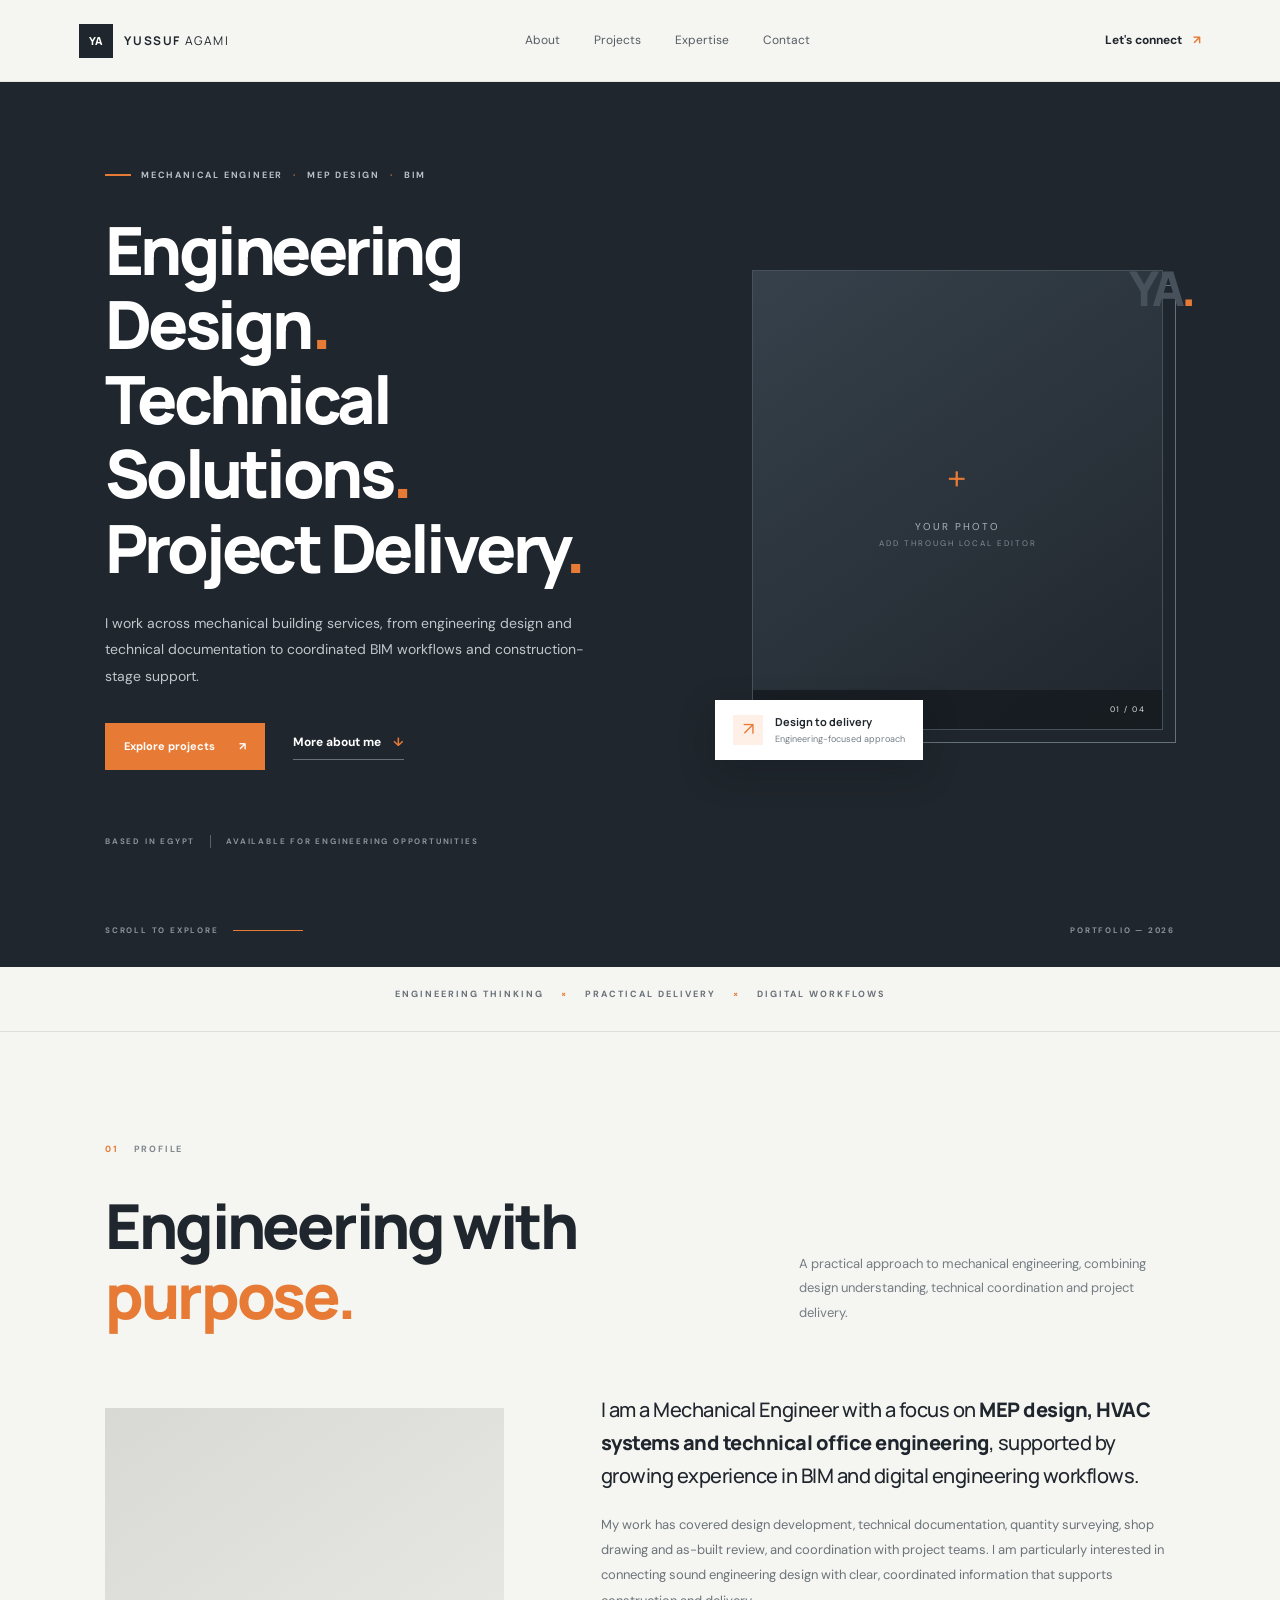
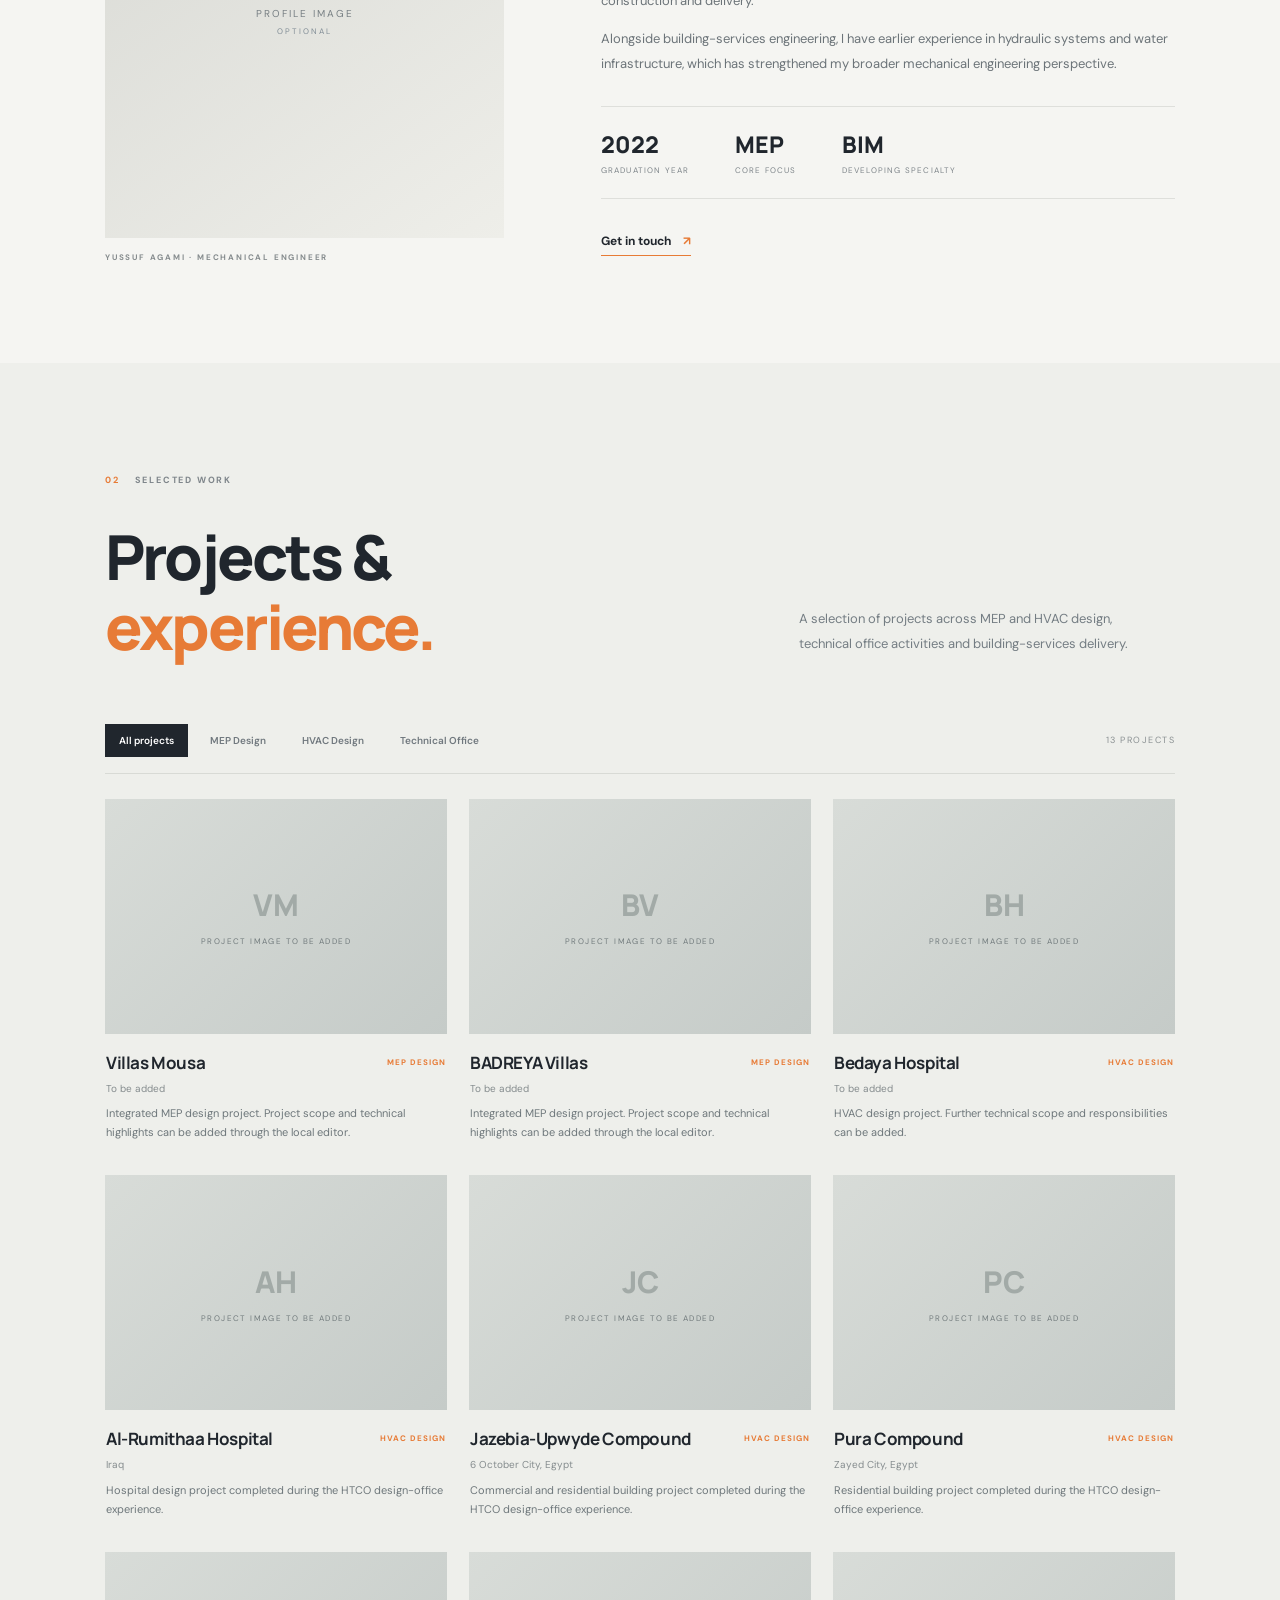
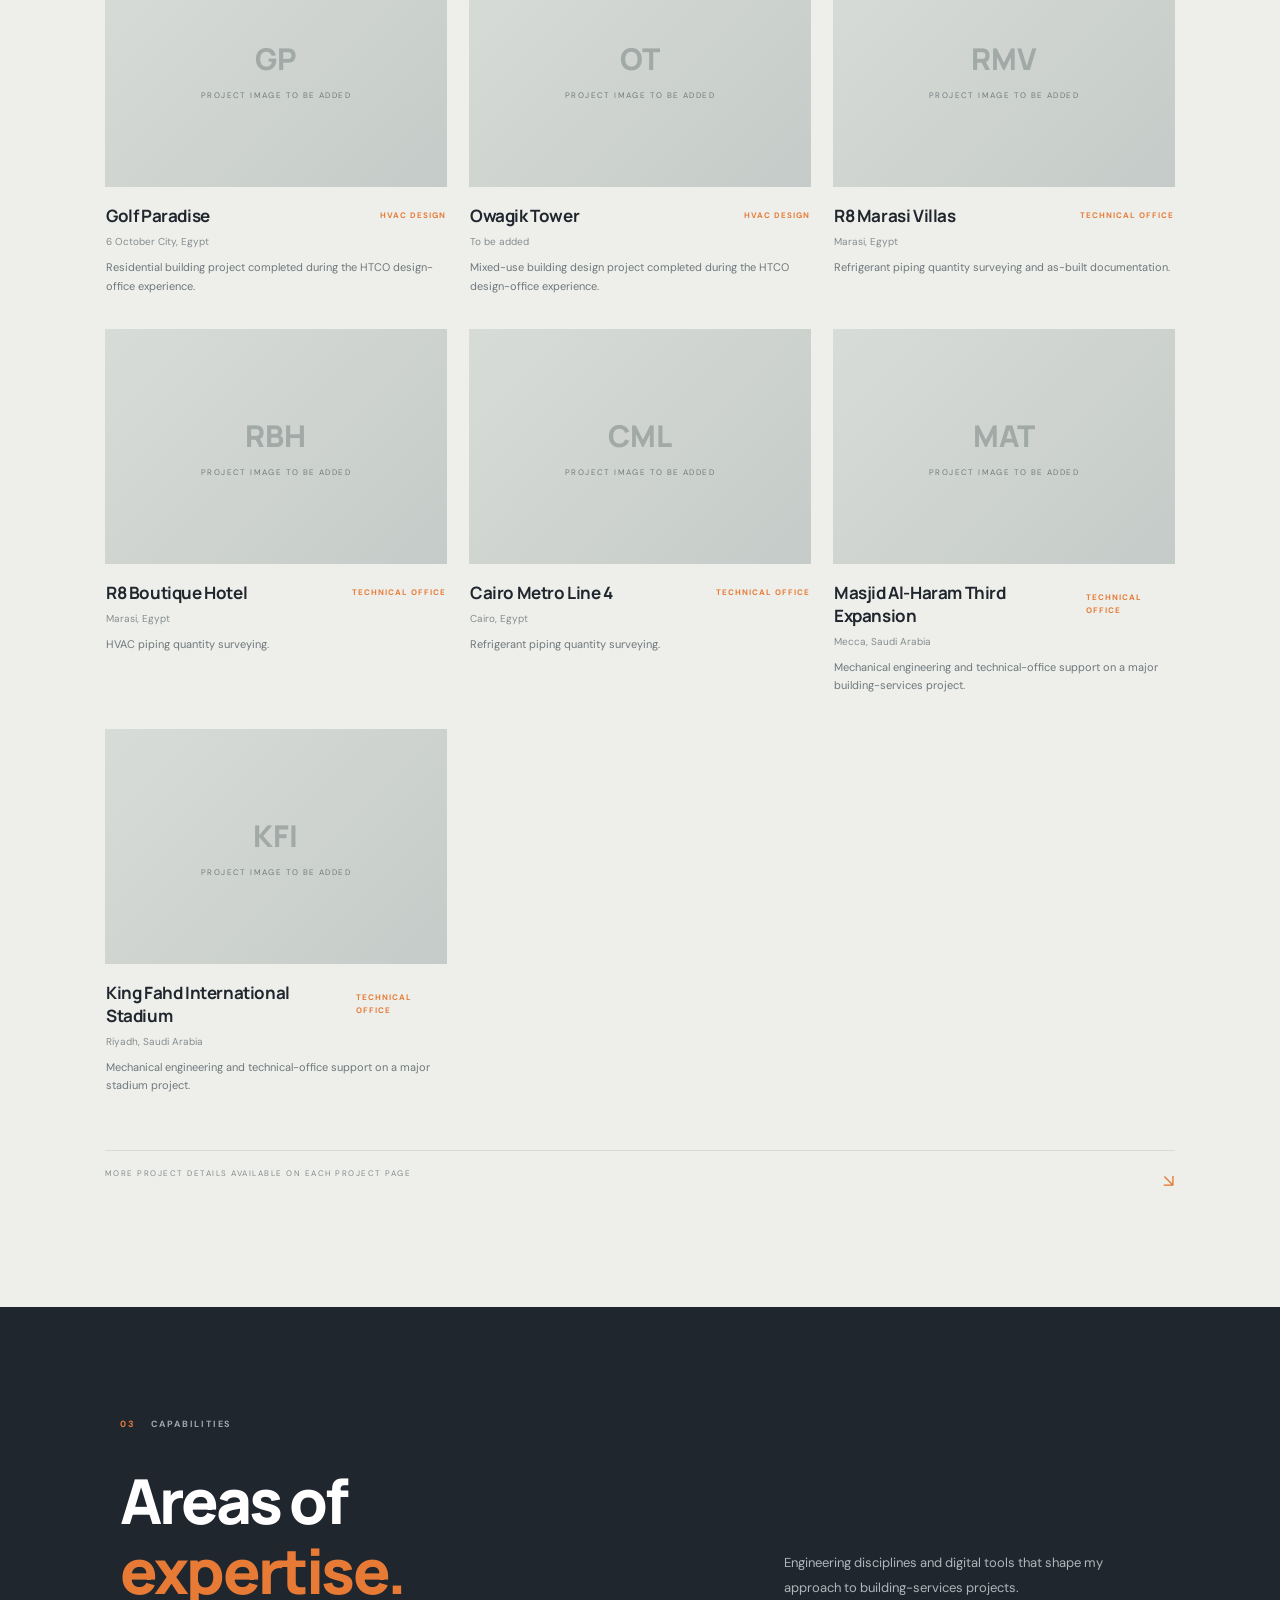
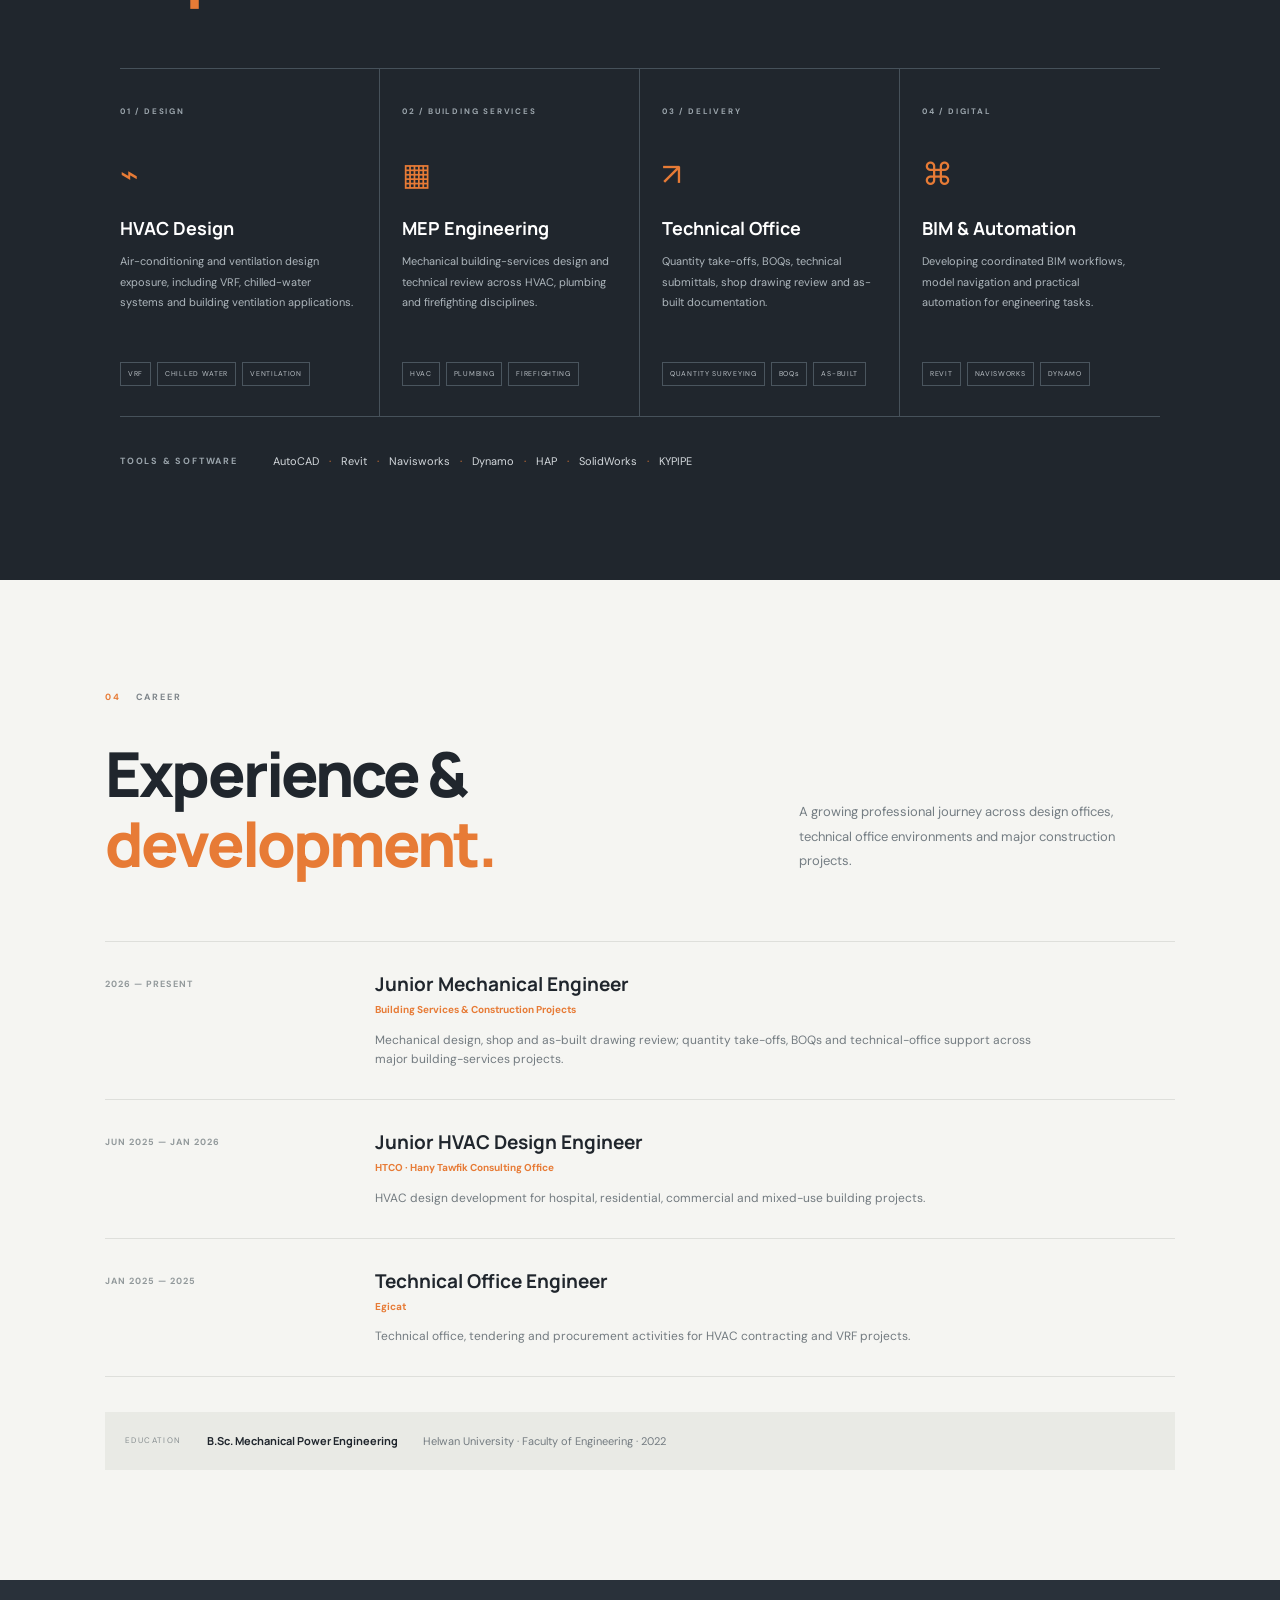
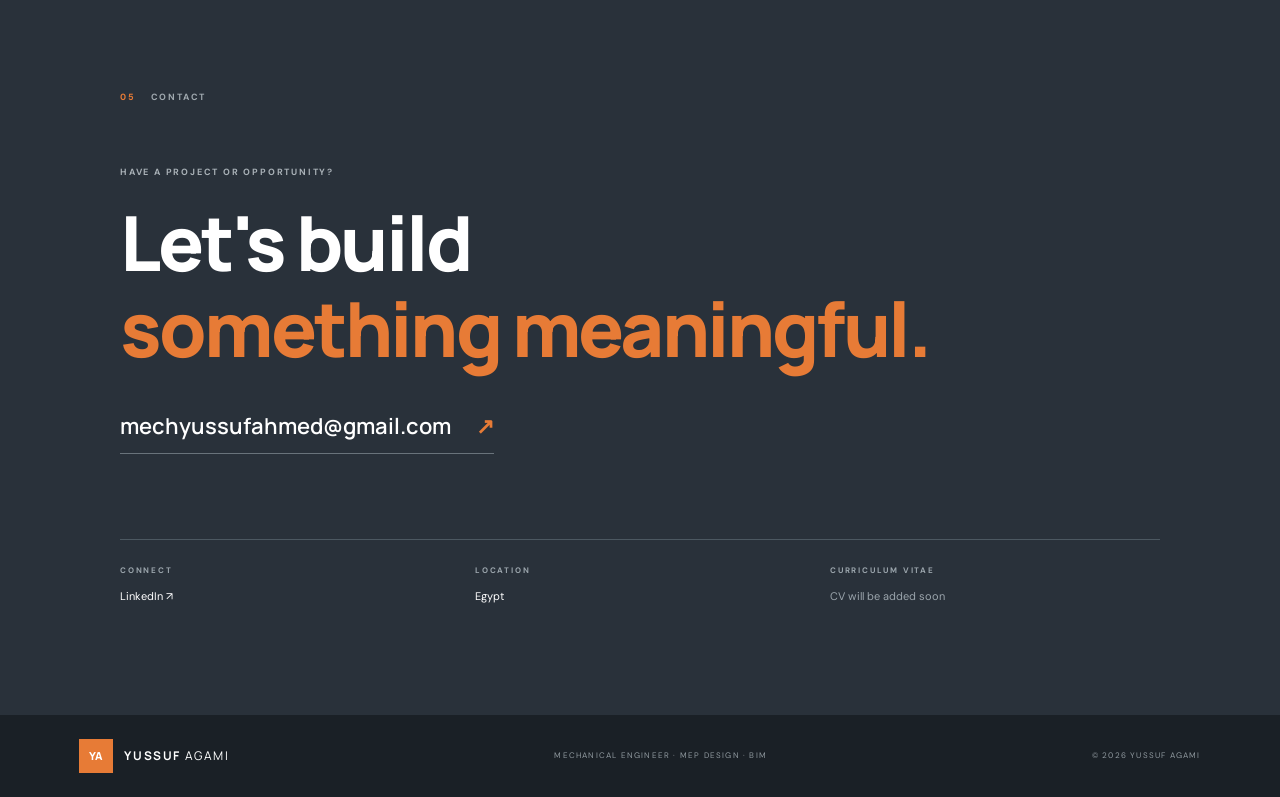
==== index.html @ d9c417dd "Test Website _ 1" ====
<!DOCTYPE html>
<html lang="en">
<head>
  <meta charset="UTF-8"><meta name="viewport" content="width=device-width, initial-scale=1.0">
  <meta name="description" content="Yussuf Agami — Mechanical Engineer specializing in MEP Design, Technical Office and BIM.">
  <meta name="theme-color" content="#20262d">
  <title>Yussuf Agami | Mechanical Engineer · MEP · BIM</title>
  <link rel="preconnect" href="https://fonts.googleapis.com"><link rel="preconnect" href="https://fonts.gstatic.com" crossorigin>
  <link href="https://fonts.googleapis.com/css2?family=DM+Sans:wght@400;500;600;700&family=Manrope:wght@400;500;600;700;800&display=swap" rel="stylesheet">
  <link rel="stylesheet" href="style.css">
</head>
<body>
<header class="site-header">
  <a class="brand" href="#home"><span class="brand-mark">YA</span><span>YUSSUF <b>AGAMI</b></span></a>
  <button class="menu-toggle" id="menuToggle" aria-label="Open navigation">☰</button>
  <nav id="mainNav"><a href="#about">About</a><a href="#projects">Projects</a><a href="#expertise">Expertise</a><a href="#contact">Contact</a></nav>
  <a class="header-cta" href="mailto:mechyussufahmed@gmail.com">Let's connect <span>↗</span></a>
</header>

<main>
<section class="hero dark-section" id="home">
  <div class="hero-grid">
    <div class="hero-copy">
      <p class="eyebrow"><span class="eyebrow-line"></span> MECHANICAL ENGINEER <span class="eyebrow-dot">·</span> MEP DESIGN <span class="eyebrow-dot">·</span> BIM</p>
      <h1>Engineering<br>Design<span class="orange">.</span><br>Technical Solutions<span class="orange">.</span><br>Project Delivery<span class="orange">.</span></h1>
      <p class="hero-intro">I work across mechanical building services, from engineering design and technical documentation to coordinated BIM workflows and construction-stage support.</p>
      <div class="hero-actions"><a class="button button-orange" href="#projects">Explore projects <span>↗</span></a><a class="text-link light-link" href="#about">More about me <span>↓</span></a></div>
      <div class="hero-meta"><span>BASED IN EGYPT</span><span class="meta-divider"></span><span>AVAILABLE FOR ENGINEERING OPPORTUNITIES</span></div>
    </div>
    <div class="hero-visual">
      <div class="hero-image-frame">
        <div class="image-placeholder hero-placeholder" id="heroPhotoPlaceholder"><span class="placeholder-cross">+</span><span>YOUR PHOTO<br><small>ADD THROUGH LOCAL EDITOR</small></span></div>
        <img id="heroPhoto" class="hero-photo hidden" alt="Yussuf Agami">
        <div class="hero-image-caption"><span>MECHANICAL ENGINEERING</span><span>01 / 04</span></div>
      </div>
      <div class="floating-note"><span class="note-icon">↗</span><span><b>Design to delivery</b><small>Engineering-focused approach</small></span></div>
      <div class="hero-index">YA<span>.</span></div>
    </div>
  </div>
  <div class="hero-bottom"><span>SCROLL TO EXPLORE</span><span class="scroll-line"></span><span>PORTFOLIO — 2026</span></div>
</section>

<section class="intro-strip">
  <p>ENGINEERING THINKING <span>×</span> PRACTICAL DELIVERY <span>×</span> DIGITAL WORKFLOWS</p>
</section>

<section class="section about-section" id="about">
  <div class="section-kicker"><span>01</span><span>PROFILE</span></div>
  <div class="section-heading-row"><h2>Engineering with<br><em>purpose.</em></h2><p class="section-lead">A practical approach to mechanical engineering, combining design understanding, technical coordination and project delivery.</p></div>
  <div class="about-content">
    <div class="about-image-wrap"><div class="about-image-placeholder" id="aboutPhotoPlaceholder"><span>PROFILE IMAGE<br><small>OPTIONAL</small></span></div><img id="aboutPhoto" class="about-photo hidden" alt="Yussuf Agami portrait"><span class="image-side-label">YUSSUF AGAMI · MECHANICAL ENGINEER</span></div>
    <div class="about-text">
      <p class="large-copy">I am a Mechanical Engineer with a focus on <strong>MEP design, HVAC systems and technical office engineering</strong>, supported by growing experience in BIM and digital engineering workflows.</p>
      <p>My work has covered design development, technical documentation, quantity surveying, shop drawing and as-built review, and coordination with project teams. I am particularly interested in connecting sound engineering design with clear, coordinated information that supports construction and delivery.</p>
      <p>Alongside building-services engineering, I have earlier experience in hydraulic systems and water infrastructure, which has strengthened my broader mechanical engineering perspective.</p>
      <div class="about-facts"><div><b>2022</b><span>GRADUATION YEAR</span></div><div><b>MEP</b><span>CORE FOCUS</span></div><div><b>BIM</b><span>DEVELOPING SPECIALTY</span></div></div>
      <a class="text-link" href="#contact">Get in touch <span>↗</span></a>
    </div>
  </div>
</section>

<section class="section projects-section" id="projects">
  <div class="section-kicker"><span>02</span><span>SELECTED WORK</span></div>
  <div class="section-heading-row"><h2>Projects &<br><em>experience.</em></h2><p class="section-lead">A selection of projects across MEP and HVAC design, technical office activities and building-services delivery.</p></div>
  <div class="project-toolbar"><div class="filter-list" id="projectFilters"><button class="filter-btn active" data-filter="All">All projects</button><button class="filter-btn" data-filter="MEP Design">MEP Design</button><button class="filter-btn" data-filter="HVAC Design">HVAC Design</button><button class="filter-btn" data-filter="Technical Office">Technical Office</button></div><span class="project-count" id="projectCount">13 PROJECTS</span></div>
  <div class="project-grid" id="projectGrid"></div>
  <div class="projects-foot"><span>MORE PROJECT DETAILS AVAILABLE ON EACH PROJECT PAGE</span><span>↘</span></div>
</section>

<section class="expertise-section dark-section" id="expertise">
  <div class="section section-inner">
    <div class="section-kicker light-kicker"><span>03</span><span>CAPABILITIES</span></div>
    <div class="section-heading-row"><h2>Areas of<br><em>expertise.</em></h2><p class="section-lead">Engineering disciplines and digital tools that shape my approach to building-services projects.</p></div>
    <div class="expertise-grid">
      <article class="expertise-card"><span class="expertise-number">01 / DESIGN</span><div class="expertise-icon">⌁</div><h3>HVAC Design</h3><p>Air-conditioning and ventilation design exposure, including VRF, chilled-water systems and building ventilation applications.</p><div class="tag-row"><span>VRF</span><span>CHILLED WATER</span><span>VENTILATION</span></div></article>
      <article class="expertise-card"><span class="expertise-number">02 / BUILDING SERVICES</span><div class="expertise-icon">▦</div><h3>MEP Engineering</h3><p>Mechanical building-services design and technical review across HVAC, plumbing and firefighting disciplines.</p><div class="tag-row"><span>HVAC</span><span>PLUMBING</span><span>FIREFIGHTING</span></div></article>
      <article class="expertise-card"><span class="expertise-number">03 / DELIVERY</span><div class="expertise-icon">↗</div><h3>Technical Office</h3><p>Quantity take-offs, BOQs, technical submittals, shop drawing review and as-built documentation.</p><div class="tag-row"><span>QUANTITY SURVEYING</span><span>BOQs</span><span>AS-BUILT</span></div></article>
      <article class="expertise-card"><span class="expertise-number">04 / DIGITAL</span><div class="expertise-icon">⌘</div><h3>BIM & Automation</h3><p>Developing coordinated BIM workflows, model navigation and practical automation for engineering tasks.</p><div class="tag-row"><span>REVIT</span><span>NAVISWORKS</span><span>DYNAMO</span></div></article>
    </div>
    <div class="software-row"><span>TOOLS & SOFTWARE</span><p>AutoCAD <i>·</i> Revit <i>·</i> Navisworks <i>·</i> Dynamo <i>·</i> HAP <i>·</i> SolidWorks <i>·</i> KYPIPE</p></div>
  </div>
</section>

<section class="section experience-section" id="experience">
  <div class="section-kicker"><span>04</span><span>CAREER</span></div>
  <div class="section-heading-row"><h2>Experience &<br><em>development.</em></h2><p class="section-lead">A growing professional journey across design offices, technical office environments and major construction projects.</p></div>
  <div class="timeline">
    <article class="timeline-item"><div class="timeline-date">2026 — PRESENT</div><div class="timeline-main"><h3>Junior Mechanical Engineer</h3><p class="timeline-company">Building Services & Construction Projects</p><p>Mechanical design, shop and as-built drawing review; quantity take-offs, BOQs and technical-office support across major building-services projects.</p></div></article>
    <article class="timeline-item"><div class="timeline-date">JUN 2025 — JAN 2026</div><div class="timeline-main"><h3>Junior HVAC Design Engineer</h3><p class="timeline-company">HTCO · Hany Tawfik Consulting Office</p><p>HVAC design development for hospital, residential, commercial and mixed-use building projects.</p></div></article>
    <article class="timeline-item"><div class="timeline-date">JAN 2025 — 2025</div><div class="timeline-main"><h3>Technical Office Engineer</h3><p class="timeline-company">Egicat</p><p>Technical office, tendering and procurement activities for HVAC contracting and VRF projects.</p></div></article>
  </div>
  <div class="education-line"><span>EDUCATION</span><b>B.Sc. Mechanical Power Engineering</b><span>Helwan University · Faculty of Engineering · 2022</span></div>
</section>

<section class="contact-section dark-section" id="contact">
  <div class="section section-inner">
    <div class="section-kicker light-kicker"><span>05</span><span>CONTACT</span></div>
    <p class="contact-overline">HAVE A PROJECT OR OPPORTUNITY?</p>
    <h2>Let's build<br><em>something meaningful.</em></h2>
    <a class="contact-email" href="mailto:mechyussufahmed@gmail.com">mechyussufahmed@gmail.com <span>↗</span></a>
    <div class="contact-bottom"><div><span>CONNECT</span><a href="https://www.linkedin.com/in/yussufagami/" target="_blank" rel="noopener">LinkedIn ↗</a></div><div><span>LOCATION</span><p>Egypt</p></div><div><span>CURRICULUM VITAE</span><a id="cvLink" href="#" class="cv-disabled">CV will be added soon</a></div></div>
  </div>
</section>
</main>
<footer class="site-footer"><a class="brand footer-brand" href="#home"><span class="brand-mark">YA</span><span>YUSSUF <b>AGAMI</b></span></a><span>MECHANICAL ENGINEER · MEP DESIGN · BIM</span><span>© <span id="year"></span> YUSSUF AGAMI</span></footer>
<script src="app.js"></script>
</body></html>
---- style.css ----
:root{--ink:#20262d;--ink2:#29313a;--paper:#f5f5f2;--white:#fff;--muted:#777f86;--orange:#e77b36;--line:#dedfdb;--font:"DM Sans",sans-serif;--display:"Manrope",sans-serif}*{box-sizing:border-box}html{scroll-behavior:smooth;scroll-padding-top:86px}body{margin:0;background:var(--paper);color:var(--ink);font-family:var(--font);font-size:15px;line-height:1.65}a{color:inherit;text-decoration:none}.site-header{height:82px;padding:0 6.2%;display:flex;align-items:center;justify-content:space-between;background:var(--paper);position:sticky;top:0;z-index:20;border-bottom:1px solid rgba(32,38,45,.08)}.brand{display:flex;align-items:center;gap:11px;font:700 12px var(--display);letter-spacing:1.6px}.brand b{font-weight:400}.brand-mark{width:34px;height:34px;display:grid;place-items:center;background:var(--ink);color:#fff;font:800 11px var(--display);letter-spacing:0}.site-header nav{display:flex;gap:34px}.site-header nav a{font-size:12px;color:#555d64;transition:.2s}.site-header nav a:hover,.text-link:hover{color:var(--orange)}.header-cta{font-size:12px;font-weight:700}.header-cta span{color:var(--orange);margin-left:8px}.menu-toggle{display:none;border:0;background:none;font-size:22px}.dark-section{background:var(--ink);color:#fff}.hero{min-height:690px;padding:86px 8.2% 30px;position:relative;overflow:hidden}.hero-grid{max-width:1250px;margin:auto;display:grid;grid-template-columns:1.1fr .9fr;gap:7%;align-items:center}.eyebrow,.section-kicker,.hero-meta,.hero-bottom,.expertise-number,.software-row>span,.contact-overline,.contact-bottom>div>span,.image-side-label{font-size:9px;font-weight:700;letter-spacing:1.8px}.eyebrow{color:#b8c0c6;display:flex;align-items:center;gap:10px}.eyebrow-line{width:26px;height:2px;background:var(--orange)}.eyebrow-dot{color:var(--orange)}h1,h2,h3,p{margin-top:0}.hero h1{font:800 clamp(42px,5.2vw,72px)/1.12 var(--display);letter-spacing:-3.5px;margin:30px 0 24px}.orange{color:var(--orange)}.hero-intro{max-width:500px;color:#c0c6cb;font-size:14px;line-height:1.9}.hero-actions{display:flex;align-items:center;gap:28px;margin-top:34px}.button{display:inline-flex;align-items:center;gap:24px;padding:14px 19px;font-size:11px;font-weight:700}.button-orange{background:var(--orange);color:#fff}.button-orange:hover{background:#d76b2b}.text-link{font-size:12px;font-weight:700;border-bottom:1px solid var(--orange);padding-bottom:6px}.text-link span{color:var(--orange);margin-left:9px}.light-link{color:#fff;border-color:#697078}.hero-meta{display:flex;gap:15px;align-items:center;color:#89939b;margin-top:65px;font-size:8px}.meta-divider{height:13px;width:1px;background:#59616a}.hero-visual{position:relative;padding:20px 12px 35px 25px}.hero-image-frame{height:460px;position:relative;background:#333d46;border:1px solid #47515a}.hero-image-frame:before{content:"";position:absolute;inset:14px -14px -14px 14px;border:1px solid #65717b;z-index:0}.hero-placeholder,.about-image-placeholder{position:absolute;inset:0;display:flex;align-items:center;justify-content:center;flex-direction:column;gap:12px;color:#aab3ba;text-align:center;font-size:10px;letter-spacing:2px;background:linear-gradient(145deg,#36414b,#20262d)}.placeholder-cross{font-size:35px;color:var(--orange);font-weight:300}.hero-placeholder small,.about-image-placeholder small{font-size:8px;color:#818d96}.hero-photo{width:100%;height:100%;object-fit:cover;position:absolute;inset:0}.hidden{display:none!important}.hero-image-caption{position:absolute;bottom:0;left:0;right:0;background:rgba(20,25,30,.8);padding:13px 17px;display:flex;justify-content:space-between;font-size:8px;letter-spacing:1.5px;color:#d8dde0}.floating-note{position:absolute;bottom:5px;left:-12px;background:#fff;color:var(--ink);padding:14px 18px;display:flex;gap:12px;align-items:center;box-shadow:0 12px 35px #10151a40}.note-icon{width:30px;height:30px;display:grid;place-items:center;background:#fff0e7;color:var(--orange);font-size:18px}.floating-note b,.floating-note small{display:block}.floating-note b{font:700 11px var(--display)}.floating-note small{font-size:9px;color:#747d84;margin-top:3px}.hero-index{position:absolute;right:-17px;top:5px;font:800 48px var(--display);color:#46515b;letter-spacing:-4px}.hero-index span{color:var(--orange)}.hero-bottom{max-width:1250px;margin:76px auto 0;display:flex;align-items:center;gap:14px;color:#89939b;font-size:8px}.scroll-line{height:1px;width:70px;background:var(--orange)}.hero-bottom span:last-child{margin-left:auto}.intro-strip{padding:20px;text-align:center;border-bottom:1px solid var(--line);font-size:9px;letter-spacing:2px;font-weight:700;color:#697078}.intro-strip span{color:var(--orange);padding:0 13px}.section{padding:110px 8.2%;max-width:1500px;margin:auto}.section-kicker{display:flex;gap:15px;color:#7e858a;margin-bottom:34px}.section-kicker span:first-child{color:var(--orange)}.section-heading-row{display:flex;align-items:flex-end;justify-content:space-between;gap:50px;margin-bottom:62px}.section h2,.contact-section h2{font:800 clamp(40px,5vw,62px)/1.13 var(--display);letter-spacing:-2.8px;margin:0}.section h2 em,.contact-section h2 em{font-style:normal;color:var(--orange)}.section-lead{max-width:355px;color:#747d83;font-size:13px;line-height:1.9;margin:0 2% 5px 0}.about-content{display:grid;grid-template-columns:.82fr 1.18fr;gap:9%;align-items:center}.about-image-wrap{height:430px;position:relative;background:#e5e5df}.about-image-placeholder{background:linear-gradient(145deg,#d8d9d4,#eeeee9);color:#777f83}.about-photo{width:100%;height:100%;object-fit:cover}.image-side-label{position:absolute;bottom:-27px;left:0;color:#858b8d;font-size:8px}.about-text p{color:#6c7479;font-size:13px;line-height:1.95}.about-text .large-copy{font:500 20px/1.65 var(--display);color:var(--ink);letter-spacing:-.5px}.large-copy strong{font-weight:800}.about-facts{display:flex;gap:45px;border-top:1px solid var(--line);border-bottom:1px solid var(--line);padding:21px 0;margin:29px 0}.about-facts div{display:flex;flex-direction:column;gap:4px}.about-facts b{font:800 23px var(--display)}.about-facts span{font-size:8px;letter-spacing:1.2px;color:#7e858a}.projects-section{max-width:none;background:#eeefeb}.projects-section>.section-kicker,.projects-section>.section-heading-row,.project-toolbar,.project-grid,.projects-foot{max-width:1250px;margin-left:auto;margin-right:auto}.project-toolbar{display:flex;align-items:center;justify-content:space-between;border-bottom:1px solid #d8dad5;padding-bottom:16px;margin-bottom:25px}.filter-list{display:flex;gap:8px;flex-wrap:wrap}.filter-btn{border:1px solid transparent;background:none;padding:9px 13px;font:600 10px var(--font);color:#70787e;cursor:pointer}.filter-btn.active,.filter-btn:hover{background:var(--ink);color:#fff}.project-count{font-size:9px;letter-spacing:1.5px;color:#8a9092}.project-grid{display:grid;grid-template-columns:repeat(3,1fr);gap:34px 22px}.project-card{min-width:0;cursor:pointer}.project-image{height:235px;background:#d8dcd8;position:relative;overflow:hidden}.project-image img{width:100%;height:100%;object-fit:cover;transition:transform .5s}.project-card:hover .project-image img{transform:scale(1.045)}.project-placeholder{height:100%;display:flex;align-items:center;justify-content:center;flex-direction:column;gap:10px;background:linear-gradient(135deg,#d8dcd8,#c5cbc8);color:#727b7d;text-align:center;padding:20px}.project-placeholder span{font:800 30px var(--display);color:#a2aaa7}.project-placeholder small{font-size:8px;letter-spacing:1.4px}.project-overlay{position:absolute;inset:0;background:linear-gradient(transparent 55%,#151b20aa);display:flex;align-items:flex-end;justify-content:space-between;padding:17px;color:#fff;font-size:9px;letter-spacing:1px;opacity:0;transition:.25s}.project-card:hover .project-overlay{opacity:1}.project-card-info{padding:17px 1px 0}.project-card-top{display:flex;justify-content:space-between;gap:10px;align-items:center}.project-card h3{font:700 17px var(--display);margin:0;letter-spacing:-.4px}.project-category{font-size:8px;color:var(--orange);font-weight:700;letter-spacing:1px;text-transform:uppercase}.project-location{font-size:10px;color:#858c8e;margin:7px 0}.project-summary{font-size:11px;color:#6e777b;line-height:1.7;margin:0}.projects-foot{border-top:1px solid #d8dad5;margin-top:55px;padding-top:16px;display:flex;justify-content:space-between;font-size:8px;letter-spacing:1.5px;color:#838b8d}.projects-foot span:last-child{color:var(--orange);font-size:18px}.expertise-section{background:var(--ink)}.section-inner{max-width:1250px}.light-kicker{color:#a0a9af}.expertise-section .section-lead{color:#aeb7bd}.expertise-grid{display:grid;grid-template-columns:repeat(4,1fr);border-top:1px solid #46515a;border-bottom:1px solid #46515a}.expertise-card{padding:28px 22px 30px 0;border-right:1px solid #46515a}.expertise-card:not(:first-child){padding-left:22px}.expertise-card:last-child{border-right:0}.expertise-number{color:#9ba5ac;font-size:8px}.expertise-icon{font-size:31px;color:var(--orange);margin:28px 0 16px}.expertise-card h3{font:700 18px var(--display);margin-bottom:11px}.expertise-card p{font-size:11px;color:#aeb7bd;line-height:1.85;min-height:100px}.tag-row{display:flex;flex-wrap:wrap;gap:6px}.tag-row span{border:1px solid #4a555e;color:#b9c0c5;padding:5px 7px;font-size:7px;letter-spacing:.7px}.software-row{display:flex;gap:35px;align-items:center;margin-top:35px}.software-row>span{color:#9ba5ac;white-space:nowrap}.software-row p{margin:0;color:#d3d8dc;font-size:11px}.software-row i{font-style:normal;color:var(--orange);padding:0 7px}.timeline{border-top:1px solid var(--line)}.timeline-item{display:grid;grid-template-columns:240px 1fr;gap:30px;padding:29px 0;border-bottom:1px solid var(--line)}.timeline-date{font-size:9px;font-weight:700;letter-spacing:1px;color:#92999b;padding-top:6px}.timeline-main h3{font:700 19px var(--display);margin:0 0 5px}.timeline-company{font-size:10px;color:var(--orange);font-weight:700;margin-bottom:12px}.timeline-main>p:last-child{font-size:12px;color:#737b80;max-width:680px;margin:0}.education-line{display:flex;align-items:center;gap:25px;margin-top:35px;padding:20px;background:#e9eae5;font-size:11px}.education-line span:first-child{font-size:8px;letter-spacing:1.4px;color:#888f91}.education-line b{font-family:var(--display)}.education-line span:last-child{color:#737b80}.contact-section{background:var(--ink2)}.contact-overline{color:#a9b1b7;margin:60px 0 20px}.contact-section h2{font-size:clamp(44px,6vw,76px);margin-bottom:40px}.contact-email{display:inline-flex;align-items:center;gap:25px;font:600 clamp(16px,2vw,22px) var(--display);padding-bottom:12px;border-bottom:1px solid #69737b}.contact-email span{color:var(--orange)}.contact-bottom{display:grid;grid-template-columns:1fr 1fr 1fr;gap:25px;border-top:1px solid #4c5861;margin-top:85px;padding-top:24px}.contact-bottom>div{display:flex;flex-direction:column;gap:9px}.contact-bottom>div>span{color:#9ba5ac;font-size:8px}.contact-bottom a,.contact-bottom p{font-size:11px;color:#fff;margin:0}.contact-bottom a:hover{color:var(--orange)}.cv-disabled{color:#9ba5ac!important;cursor:default}.site-footer{padding:24px 6.2%;display:flex;justify-content:space-between;align-items:center;background:#1a2026;color:#90999f}.footer-brand{color:#fff}.footer-brand .brand-mark{background:var(--orange)}.site-footer>span{font-size:8px;letter-spacing:1.2px}.project-detail{min-height:80vh}.detail-hero{background:var(--ink);color:#fff;padding:90px 8.2% 75px}.detail-wrap{max-width:1200px;margin:auto}.back-link{font-size:11px;color:#c1c8cd}.detail-hero h1{font:800 clamp(42px,6vw,76px)/1.1 var(--display);letter-spacing:-3px;margin:45px 0 15px}.detail-meta{display:flex;gap:28px;flex-wrap:wrap;color:#b6bec4;font-size:10px}.detail-meta b{display:block;color:#fff;font-size:8px;letter-spacing:1.3px;margin-bottom:5px}.detail-content{max-width:1200px;margin:auto;padding:75px 8.2%;display:grid;grid-template-columns:1fr 300px;gap:70px}.detail-content h2{font:700 25px var(--display)}.detail-content p{font-size:13px;color:#687177;line-height:1.9}.detail-image{width:100%;height:380px;object-fit:cover;background:#dfe2dd}.detail-side{border-top:2px solid var(--orange);padding-top:18px}.detail-side h3{font:700 14px var(--display)}.detail-side p{font-size:11px}.detail-tags{display:flex;gap:7px;flex-wrap:wrap}.detail-tags span{background:#eee;padding:6px 9px;font-size:9px}.empty-state{grid-column:1/-1;padding:60px;text-align:center;color:#747d83;background:#e4e6e1}
@media(max-width:900px){.site-header{padding:0 5%}.site-header nav{gap:18px}.hero{padding:70px 6% 25px}.hero-grid{gap:4%}.hero h1{font-size:55px}.hero-image-frame{height:390px}.section{padding:85px 6%}.project-grid{grid-template-columns:repeat(2,1fr)}.expertise-grid{grid-template-columns:repeat(2,1fr)}.expertise-card:nth-child(2){border-right:0}.expertise-card:nth-child(3){padding-left:0;border-top:1px solid #46515a}.expertise-card:nth-child(4){border-top:1px solid #46515a}.detail-content{gap:35px}}
@media(max-width:650px){.site-header{height:68px}.site-header nav{display:none;position:absolute;top:68px;left:0;right:0;background:var(--paper);padding:20px 6%;flex-direction:column;border-bottom:1px solid var(--line)}.site-header nav.open{display:flex}.menu-toggle{display:block;margin-left:auto;margin-right:18px}.header-cta{font-size:10px}.hero{padding:55px 6% 24px}.hero-grid{grid-template-columns:1fr}.hero h1{font-size:clamp(43px,12vw,62px);letter-spacing:-2.7px}.hero-meta{margin-top:40px;flex-wrap:wrap}.hero-visual{margin:35px 10px 0 20px;padding:10px 8px 25px}.hero-image-frame{height:340px}.hero-index{right:-10px}.hero-bottom{margin-top:50px}.section{padding:70px 6%}.section-heading-row{display:block;margin-bottom:40px}.section-lead{margin-top:20px}.about-content{grid-template-columns:1fr;gap:55px}.about-image-wrap{height:350px;max-width:430px}.about-facts{gap:25px}.project-toolbar{align-items:flex-start;gap:15px;flex-direction:column}.project-grid{grid-template-columns:1fr;gap:28px}.project-image{height:250px}.expertise-grid{grid-template-columns:1fr}.expertise-card,.expertise-card:not(:first-child){padding:25px 0;border-right:0;border-bottom:1px solid #46515a;border-top:0}.expertise-card p{min-height:0}.expertise-card:last-child{border-bottom:0}.software-row{display:block}.software-row p{margin-top:12px;line-height:2}.timeline-item{grid-template-columns:1fr;gap:10px}.education-line{align-items:flex-start;flex-direction:column;gap:7px}.contact-overline{margin-top:45px}.contact-bottom{grid-template-columns:1fr;gap:22px;margin-top:55px}.site-footer{padding:22px 6%;gap:15px;flex-wrap:wrap}.site-footer>span{font-size:7px}.detail-hero{padding:60px 6%}.detail-content{grid-template-columns:1fr;padding:55px 6%;gap:35px}.detail-image{height:260px}.detail-hero h1{letter-spacing:-2px}}
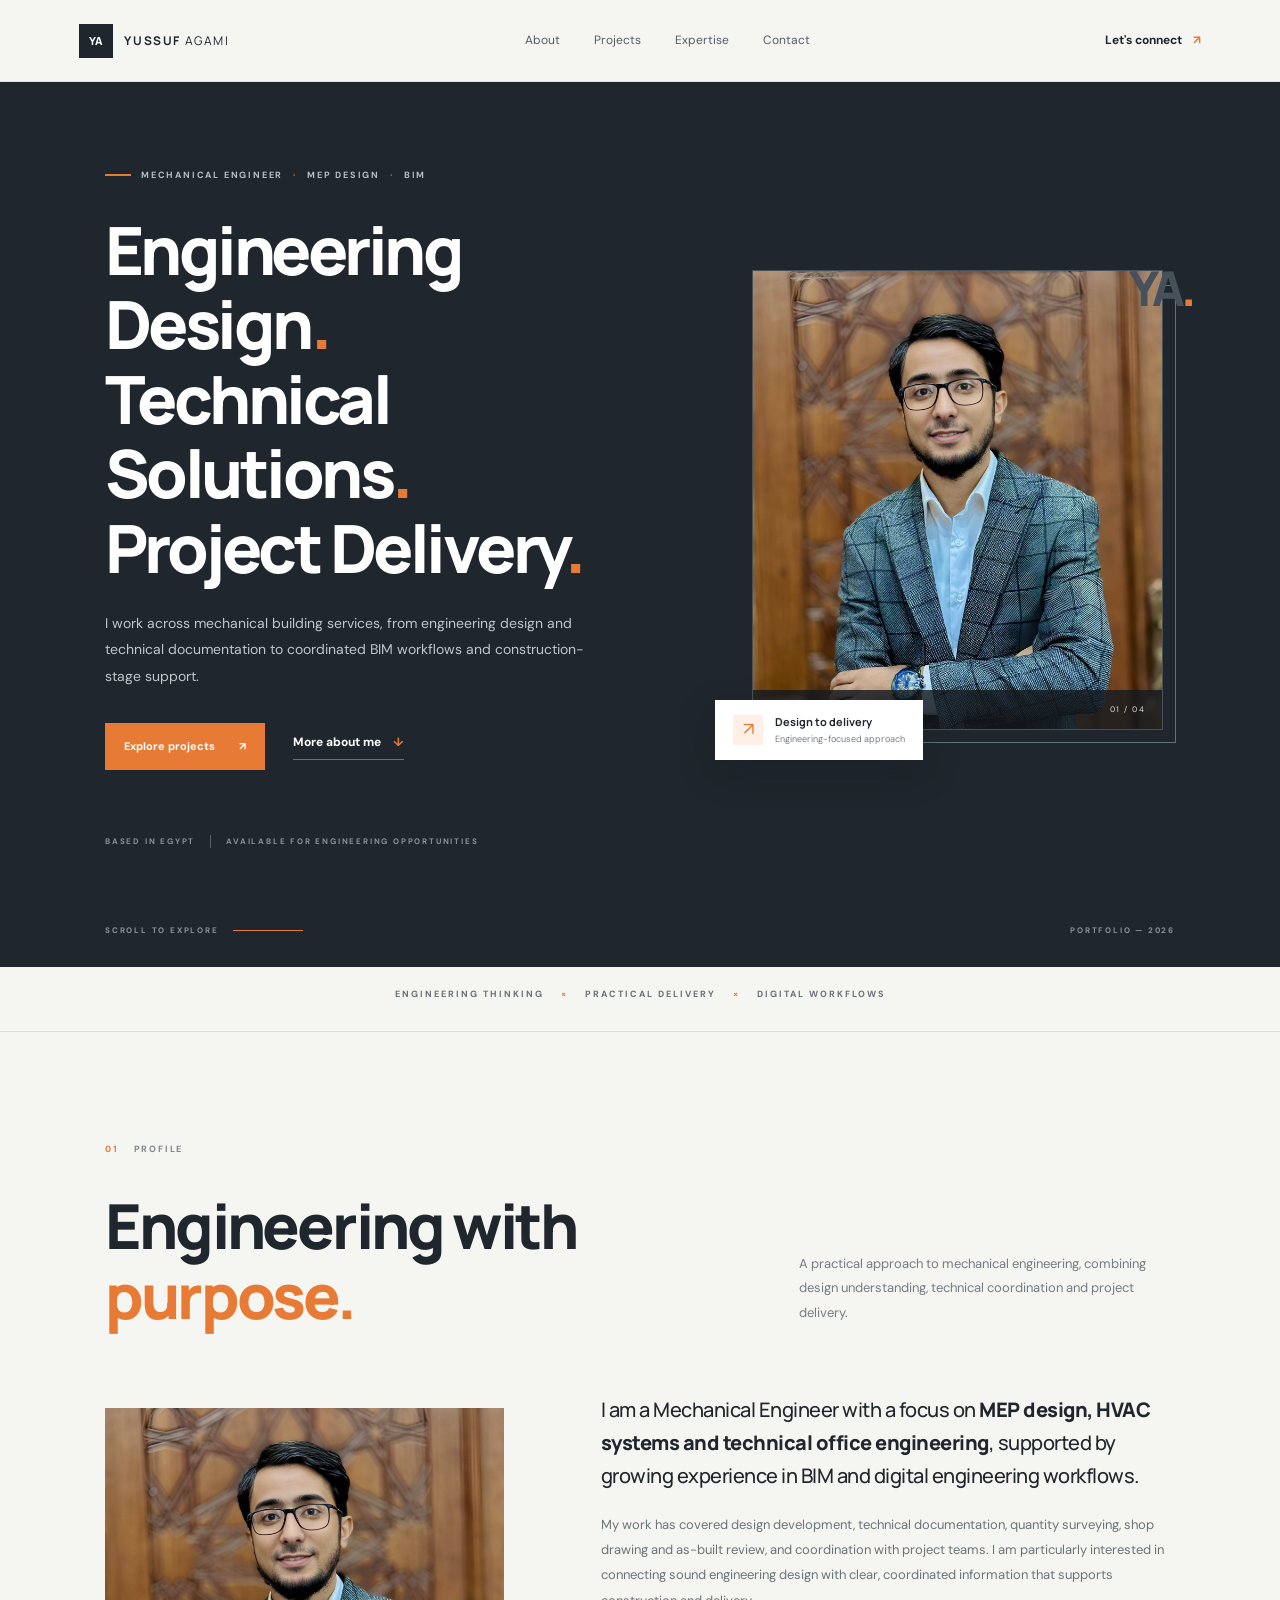
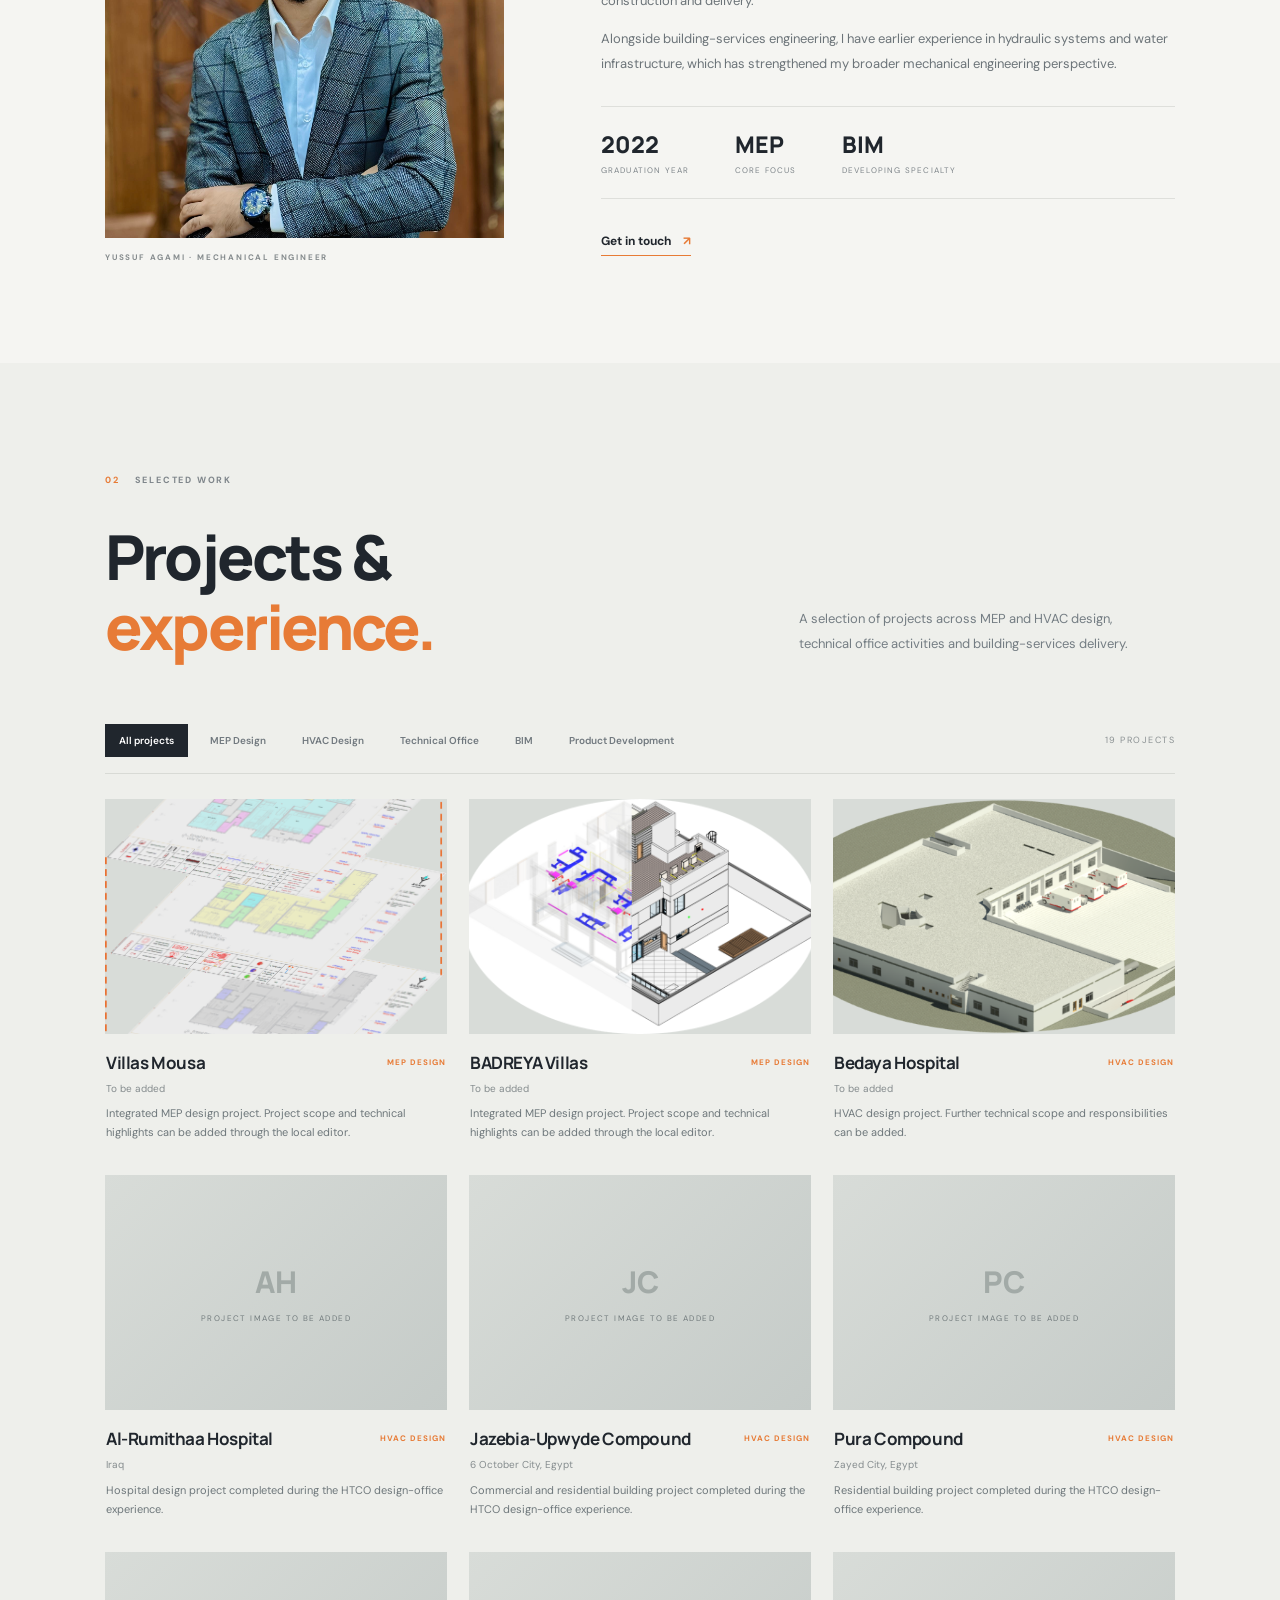
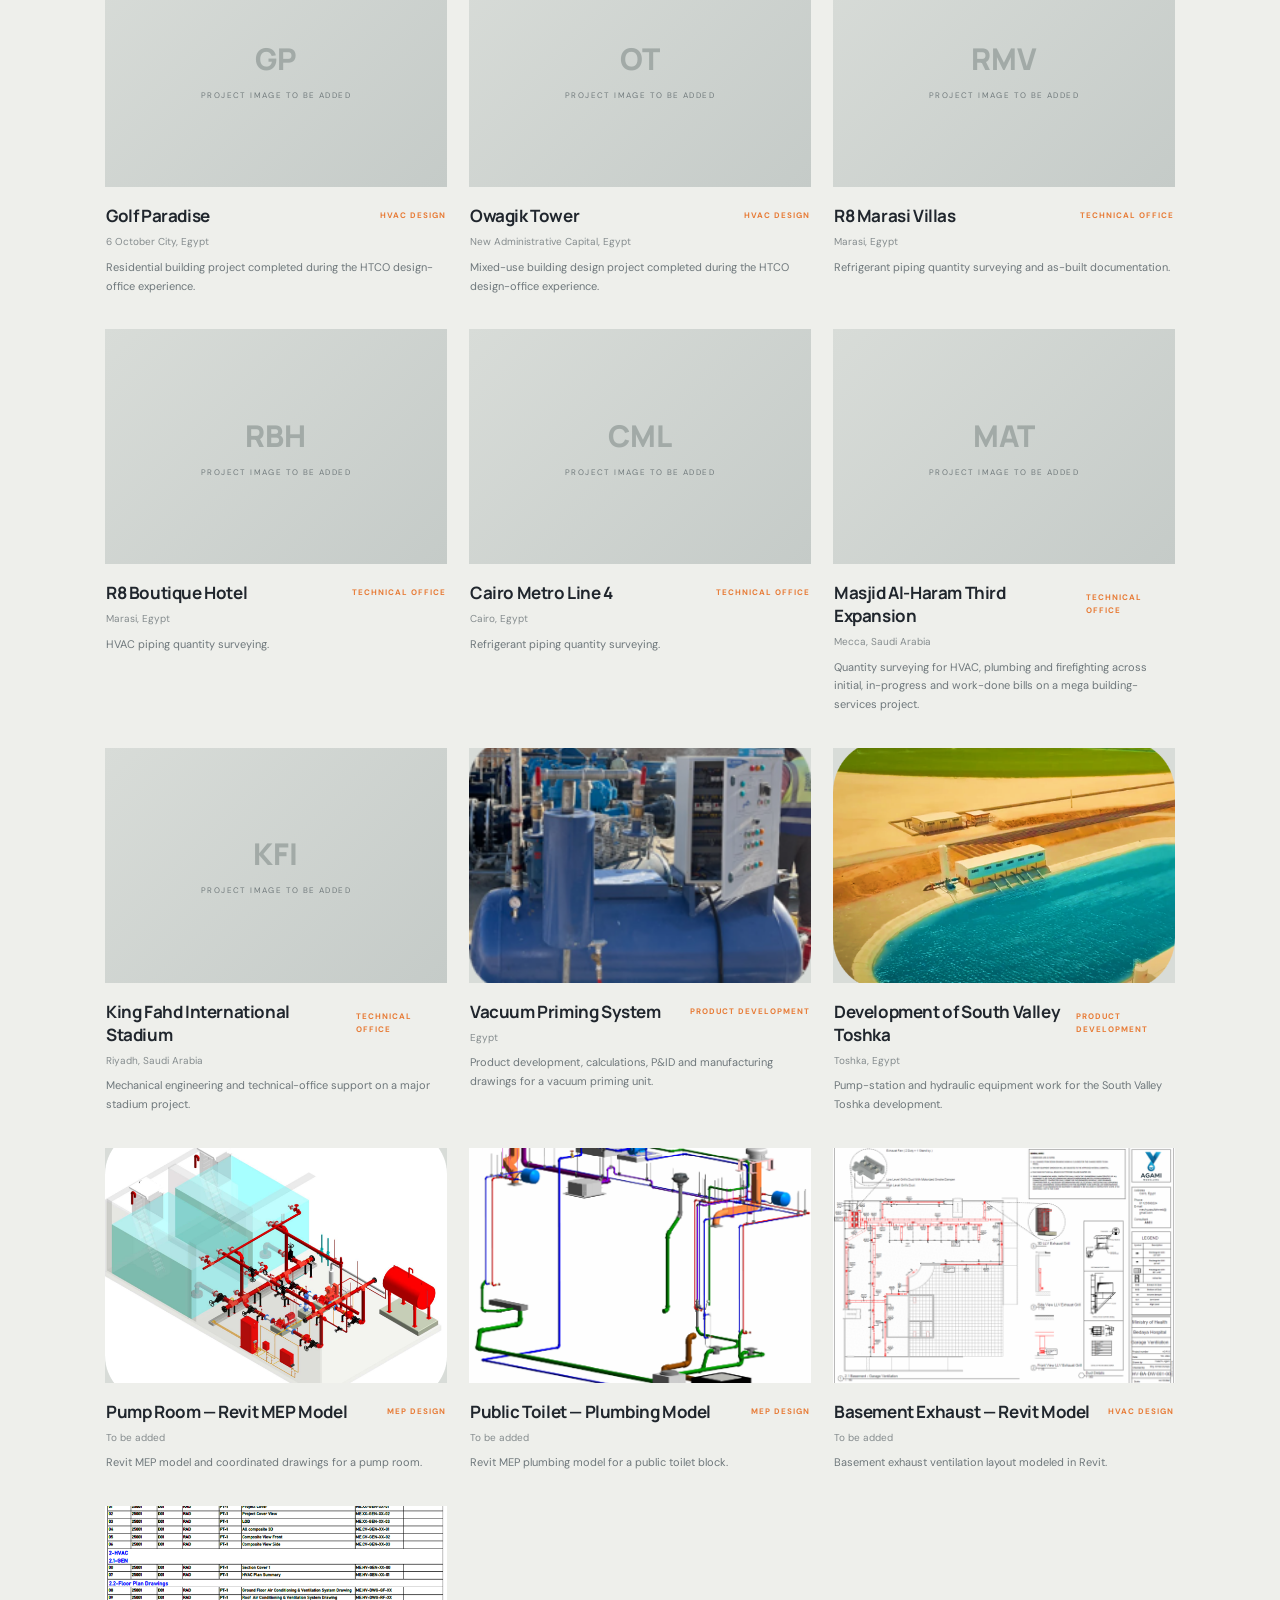
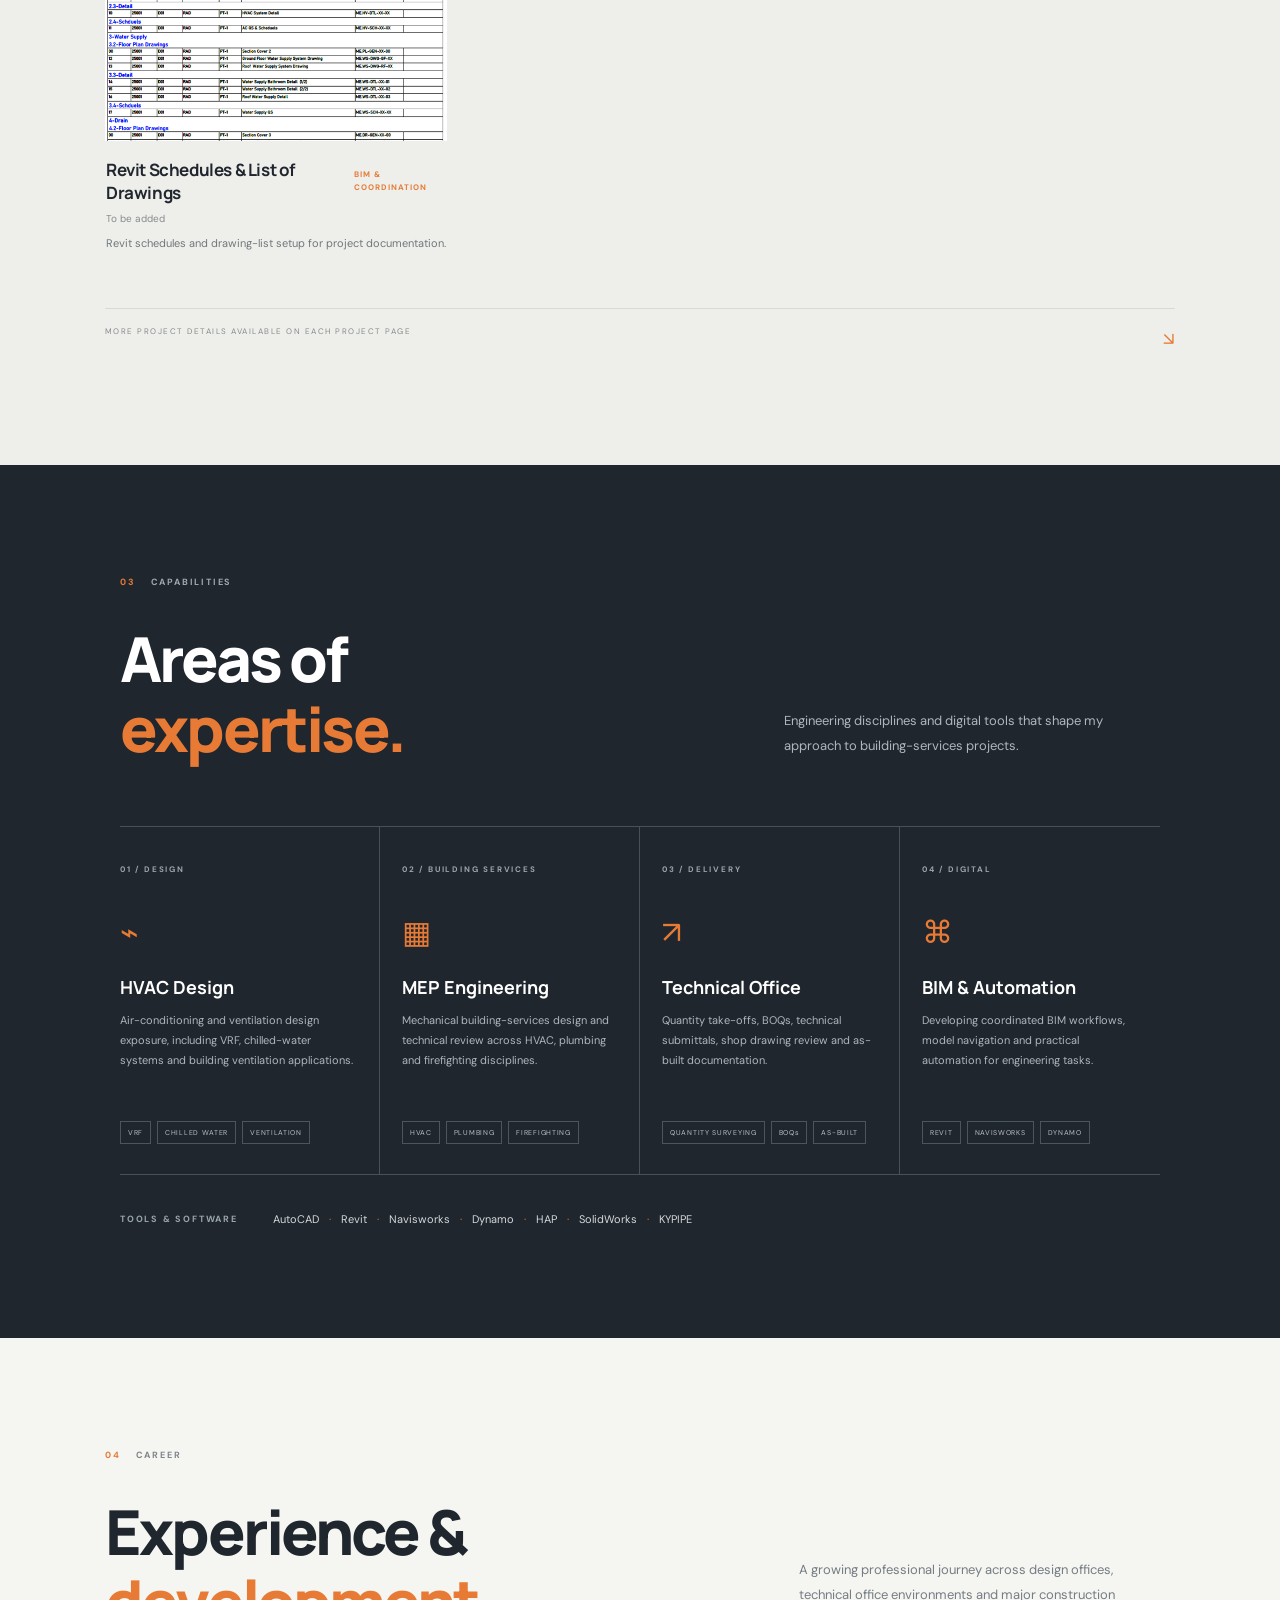
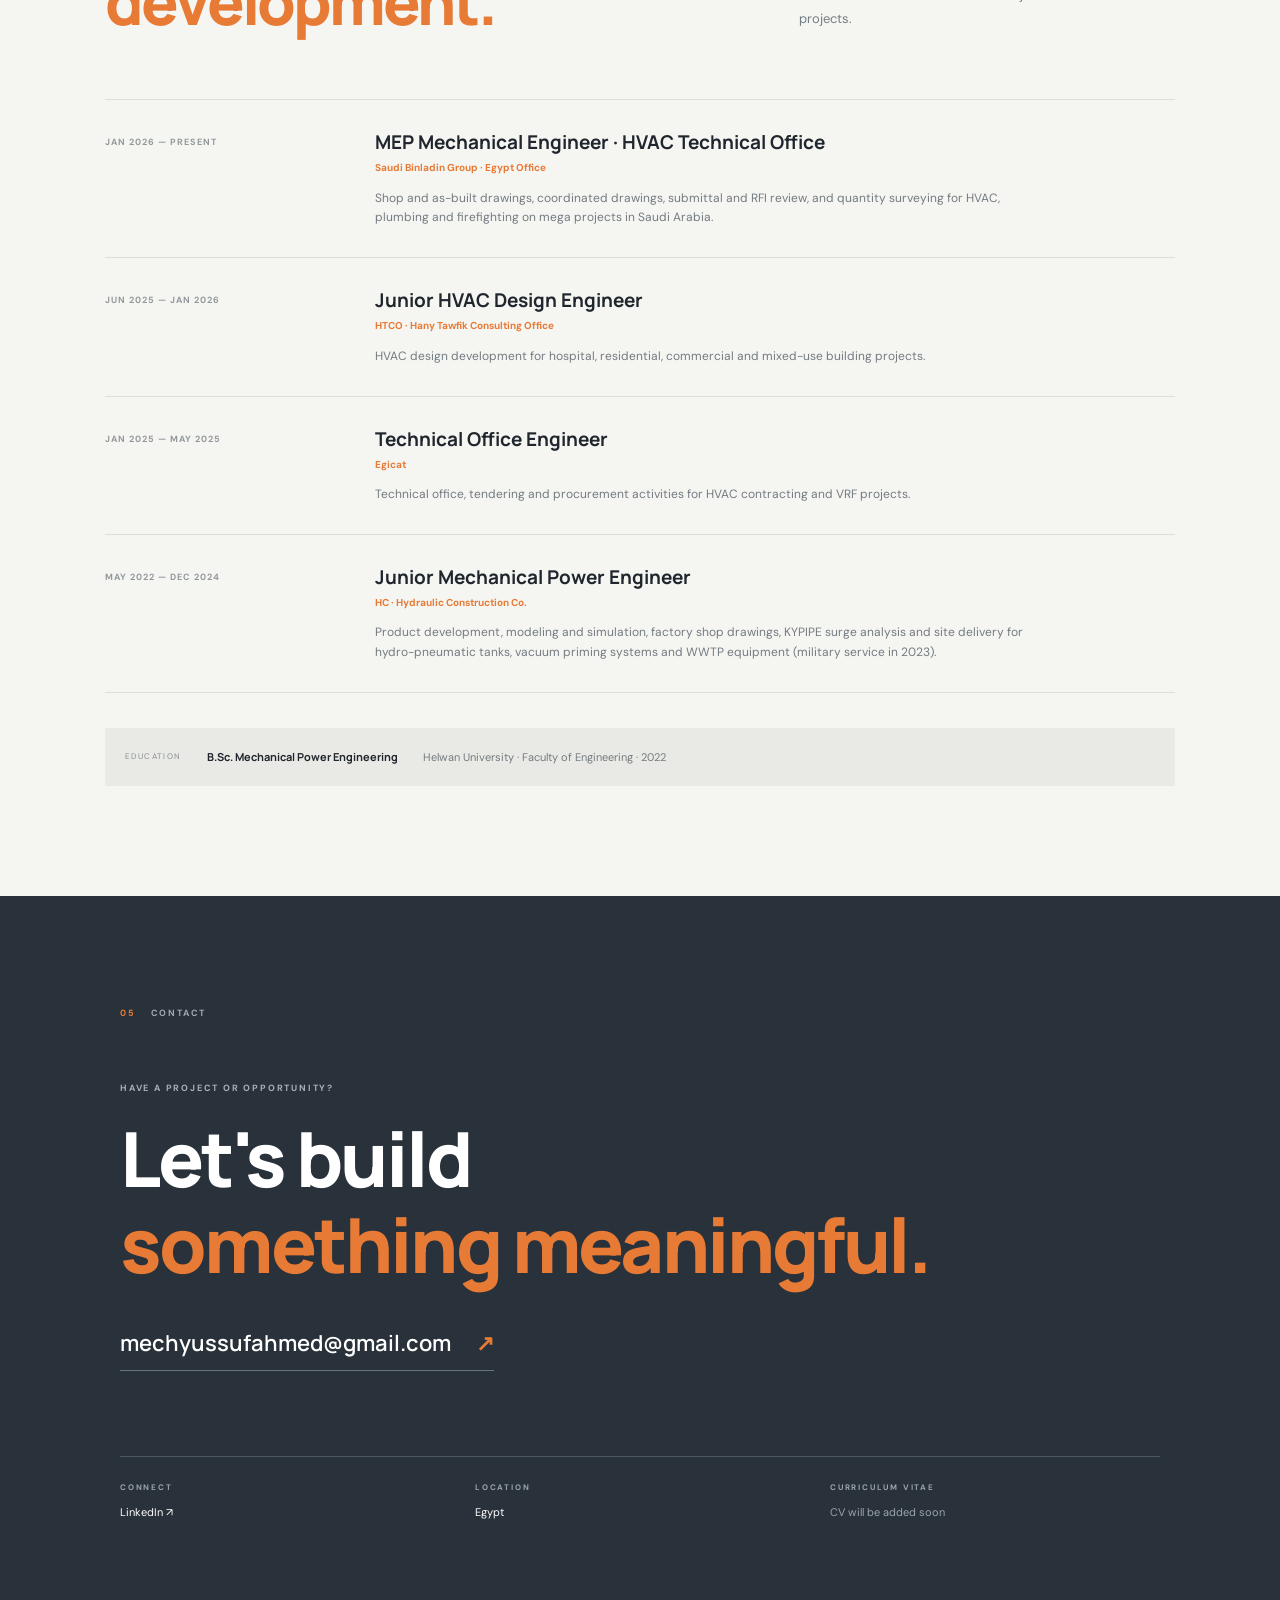
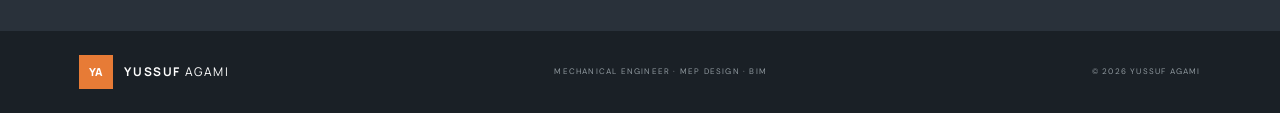
==== commit d40d039b: "Updated Files" ====
--- a/index.html
+++ b/index.html
@@ -62,7 +62,7 @@
 <section class="section projects-section" id="projects">
   <div class="section-kicker"><span>02</span><span>SELECTED WORK</span></div>
   <div class="section-heading-row"><h2>Projects &<br><em>experience.</em></h2><p class="section-lead">A selection of projects across MEP and HVAC design, technical office activities and building-services delivery.</p></div>
-  <div class="project-toolbar"><div class="filter-list" id="projectFilters"><button class="filter-btn active" data-filter="All">All projects</button><button class="filter-btn" data-filter="MEP Design">MEP Design</button><button class="filter-btn" data-filter="HVAC Design">HVAC Design</button><button class="filter-btn" data-filter="Technical Office">Technical Office</button></div><span class="project-count" id="projectCount">13 PROJECTS</span></div>
+  <div class="project-toolbar"><div class="filter-list" id="projectFilters"><button class="filter-btn active" data-filter="All">All projects</button><button class="filter-btn" data-filter="MEP Design">MEP Design</button><button class="filter-btn" data-filter="HVAC Design">HVAC Design</button><button class="filter-btn" data-filter="Technical Office">Technical Office</button><button class="filter-btn" data-filter="BIM & Coordination">BIM</button><button class="filter-btn" data-filter="Product Development">Product Development</button></div><span class="project-count" id="projectCount">19 PROJECTS</span></div>
   <div class="project-grid" id="projectGrid"></div>
   <div class="projects-foot"><span>MORE PROJECT DETAILS AVAILABLE ON EACH PROJECT PAGE</span><span>↘</span></div>
 </section>
@@ -85,9 +85,10 @@
   <div class="section-kicker"><span>04</span><span>CAREER</span></div>
   <div class="section-heading-row"><h2>Experience &<br><em>development.</em></h2><p class="section-lead">A growing professional journey across design offices, technical office environments and major construction projects.</p></div>
   <div class="timeline">
-    <article class="timeline-item"><div class="timeline-date">2026 — PRESENT</div><div class="timeline-main"><h3>Junior Mechanical Engineer</h3><p class="timeline-company">Building Services & Construction Projects</p><p>Mechanical design, shop and as-built drawing review; quantity take-offs, BOQs and technical-office support across major building-services projects.</p></div></article>
+    <article class="timeline-item"><div class="timeline-date">JAN 2026 — PRESENT</div><div class="timeline-main"><h3>MEP Mechanical Engineer · HVAC Technical Office</h3><p class="timeline-company">Saudi Binladin Group · Egypt Office</p><p>Shop and as-built drawings, coordinated drawings, submittal and RFI review, and quantity surveying for HVAC, plumbing and firefighting on mega projects in Saudi Arabia.</p></div></article>
     <article class="timeline-item"><div class="timeline-date">JUN 2025 — JAN 2026</div><div class="timeline-main"><h3>Junior HVAC Design Engineer</h3><p class="timeline-company">HTCO · Hany Tawfik Consulting Office</p><p>HVAC design development for hospital, residential, commercial and mixed-use building projects.</p></div></article>
-    <article class="timeline-item"><div class="timeline-date">JAN 2025 — 2025</div><div class="timeline-main"><h3>Technical Office Engineer</h3><p class="timeline-company">Egicat</p><p>Technical office, tendering and procurement activities for HVAC contracting and VRF projects.</p></div></article>
+    <article class="timeline-item"><div class="timeline-date">JAN 2025 — MAY 2025</div><div class="timeline-main"><h3>Technical Office Engineer</h3><p class="timeline-company">Egicat</p><p>Technical office, tendering and procurement activities for HVAC contracting and VRF projects.</p></div></article>
+  <article class="timeline-item"><div class="timeline-date">MAY 2022 — DEC 2024</div><div class="timeline-main"><h3>Junior Mechanical Power Engineer</h3><p class="timeline-company">HC · Hydraulic Construction Co.</p><p>Product development, modeling and simulation, factory shop drawings, KYPIPE surge analysis and site delivery for hydro-pneumatic tanks, vacuum priming systems and WWTP equipment (military service in 2023).</p></div></article>
   </div>
   <div class="education-line"><span>EDUCATION</span><b>B.Sc. Mechanical Power Engineering</b><span>Helwan University · Faculty of Engineering · 2022</span></div>
 </section>
--- a/style.css
+++ b/style.css
@@ -1,3 +1,5 @@
  :root{--ink:#20262d;--ink2:#29313a;--paper:#f5f5f2;--white:#fff;--muted:#777f86;--orange:#e77b36;--line:#dedfdb;--font:"DM Sans",sans-serif;--display:"Manrope",sans-serif}*{box-sizing:border-box}html{scroll-behavior:smooth;scroll-padding-top:86px}body{margin:0;background:var(--paper);color:var(--ink);font-family:var(--font);font-size:15px;line-height:1.65}a{color:inherit;text-decoration:none}.site-header{height:82px;padding:0 6.2%;display:flex;align-items:center;justify-content:space-between;background:var(--paper);position:sticky;top:0;z-index:20;border-bottom:1px solid rgba(32,38,45,.08)}.brand{display:flex;align-items:center;gap:11px;font:700 12px var(--display);letter-spacing:1.6px}.brand b{font-weight:400}.brand-mark{width:34px;height:34px;display:grid;place-items:center;background:var(--ink);color:#fff;font:800 11px var(--display);letter-spacing:0}.site-header nav{display:flex;gap:34px}.site-header nav a{font-size:12px;color:#555d64;transition:.2s}.site-header nav a:hover,.text-link:hover{color:var(--orange)}.header-cta{font-size:12px;font-weight:700}.header-cta span{color:var(--orange);margin-left:8px}.menu-toggle{display:none;border:0;background:none;font-size:22px}.dark-section{background:var(--ink);color:#fff}.hero{min-height:690px;padding:86px 8.2% 30px;position:relative;overflow:hidden}.hero-grid{max-width:1250px;margin:auto;display:grid;grid-template-columns:1.1fr .9fr;gap:7%;align-items:center}.eyebrow,.section-kicker,.hero-meta,.hero-bottom,.expertise-number,.software-row>span,.contact-overline,.contact-bottom>div>span,.image-side-label{font-size:9px;font-weight:700;letter-spacing:1.8px}.eyebrow{color:#b8c0c6;display:flex;align-items:center;gap:10px}.eyebrow-line{width:26px;height:2px;background:var(--orange)}.eyebrow-dot{color:var(--orange)}h1,h2,h3,p{margin-top:0}.hero h1{font:800 clamp(42px,5.2vw,72px)/1.12 var(--display);letter-spacing:-3.5px;margin:30px 0 24px}.orange{color:var(--orange)}.hero-intro{max-width:500px;color:#c0c6cb;font-size:14px;line-height:1.9}.hero-actions{display:flex;align-items:center;gap:28px;margin-top:34px}.button{display:inline-flex;align-items:center;gap:24px;padding:14px 19px;font-size:11px;font-weight:700}.button-orange{background:var(--orange);color:#fff}.button-orange:hover{background:#d76b2b}.text-link{font-size:12px;font-weight:700;border-bottom:1px solid var(--orange);padding-bottom:6px}.text-link span{color:var(--orange);margin-left:9px}.light-link{color:#fff;border-color:#697078}.hero-meta{display:flex;gap:15px;align-items:center;color:#89939b;margin-top:65px;font-size:8px}.meta-divider{height:13px;width:1px;background:#59616a}.hero-visual{position:relative;padding:20px 12px 35px 25px}.hero-image-frame{height:460px;position:relative;background:#333d46;border:1px solid #47515a}.hero-image-frame:before{content:"";position:absolute;inset:14px -14px -14px 14px;border:1px solid #65717b;z-index:0}.hero-placeholder,.about-image-placeholder{position:absolute;inset:0;display:flex;align-items:center;justify-content:center;flex-direction:column;gap:12px;color:#aab3ba;text-align:center;font-size:10px;letter-spacing:2px;background:linear-gradient(145deg,#36414b,#20262d)}.placeholder-cross{font-size:35px;color:var(--orange);font-weight:300}.hero-placeholder small,.about-image-placeholder small{font-size:8px;color:#818d96}.hero-photo{width:100%;height:100%;object-fit:cover;position:absolute;inset:0}.hidden{display:none!important}.hero-image-caption{position:absolute;bottom:0;left:0;right:0;background:rgba(20,25,30,.8);padding:13px 17px;display:flex;justify-content:space-between;font-size:8px;letter-spacing:1.5px;color:#d8dde0}.floating-note{position:absolute;bottom:5px;left:-12px;background:#fff;color:var(--ink);padding:14px 18px;display:flex;gap:12px;align-items:center;box-shadow:0 12px 35px #10151a40}.note-icon{width:30px;height:30px;display:grid;place-items:center;background:#fff0e7;color:var(--orange);font-size:18px}.floating-note b,.floating-note small{display:block}.floating-note b{font:700 11px var(--display)}.floating-note small{font-size:9px;color:#747d84;margin-top:3px}.hero-index{position:absolute;right:-17px;top:5px;font:800 48px var(--display);color:#46515b;letter-spacing:-4px}.hero-index span{color:var(--orange)}.hero-bottom{max-width:1250px;margin:76px auto 0;display:flex;align-items:center;gap:14px;color:#89939b;font-size:8px}.scroll-line{height:1px;width:70px;background:var(--orange)}.hero-bottom span:last-child{margin-left:auto}.intro-strip{padding:20px;text-align:center;border-bottom:1px solid var(--line);font-size:9px;letter-spacing:2px;font-weight:700;color:#697078}.intro-strip span{color:var(--orange);padding:0 13px}.section{padding:110px 8.2%;max-width:1500px;margin:auto}.section-kicker{display:flex;gap:15px;color:#7e858a;margin-bottom:34px}.section-kicker span:first-child{color:var(--orange)}.section-heading-row{display:flex;align-items:flex-end;justify-content:space-between;gap:50px;margin-bottom:62px}.section h2,.contact-section h2{font:800 clamp(40px,5vw,62px)/1.13 var(--display);letter-spacing:-2.8px;margin:0}.section h2 em,.contact-section h2 em{font-style:normal;color:var(--orange)}.section-lead{max-width:355px;color:#747d83;font-size:13px;line-height:1.9;margin:0 2% 5px 0}.about-content{display:grid;grid-template-columns:.82fr 1.18fr;gap:9%;align-items:center}.about-image-wrap{height:430px;position:relative;background:#e5e5df}.about-image-placeholder{background:linear-gradient(145deg,#d8d9d4,#eeeee9);color:#777f83}.about-photo{width:100%;height:100%;object-fit:cover}.image-side-label{position:absolute;bottom:-27px;left:0;color:#858b8d;font-size:8px}.about-text p{color:#6c7479;font-size:13px;line-height:1.95}.about-text .large-copy{font:500 20px/1.65 var(--display);color:var(--ink);letter-spacing:-.5px}.large-copy strong{font-weight:800}.about-facts{display:flex;gap:45px;border-top:1px solid var(--line);border-bottom:1px solid var(--line);padding:21px 0;margin:29px 0}.about-facts div{display:flex;flex-direction:column;gap:4px}.about-facts b{font:800 23px var(--display)}.about-facts span{font-size:8px;letter-spacing:1.2px;color:#7e858a}.projects-section{max-width:none;background:#eeefeb}.projects-section>.section-kicker,.projects-section>.section-heading-row,.project-toolbar,.project-grid,.projects-foot{max-width:1250px;margin-left:auto;margin-right:auto}.project-toolbar{display:flex;align-items:center;justify-content:space-between;border-bottom:1px solid #d8dad5;padding-bottom:16px;margin-bottom:25px}.filter-list{display:flex;gap:8px;flex-wrap:wrap}.filter-btn{border:1px solid transparent;background:none;padding:9px 13px;font:600 10px var(--font);color:#70787e;cursor:pointer}.filter-btn.active,.filter-btn:hover{background:var(--ink);color:#fff}.project-count{font-size:9px;letter-spacing:1.5px;color:#8a9092}.project-grid{display:grid;grid-template-columns:repeat(3,1fr);gap:34px 22px}.project-card{min-width:0;cursor:pointer}.project-image{height:235px;background:#d8dcd8;position:relative;overflow:hidden}.project-image img{width:100%;height:100%;object-fit:cover;transition:transform .5s}.project-card:hover .project-image img{transform:scale(1.045)}.project-placeholder{height:100%;display:flex;align-items:center;justify-content:center;flex-direction:column;gap:10px;background:linear-gradient(135deg,#d8dcd8,#c5cbc8);color:#727b7d;text-align:center;padding:20px}.project-placeholder span{font:800 30px var(--display);color:#a2aaa7}.project-placeholder small{font-size:8px;letter-spacing:1.4px}.project-overlay{position:absolute;inset:0;background:linear-gradient(transparent 55%,#151b20aa);display:flex;align-items:flex-end;justify-content:space-between;padding:17px;color:#fff;font-size:9px;letter-spacing:1px;opacity:0;transition:.25s}.project-card:hover .project-overlay{opacity:1}.project-card-info{padding:17px 1px 0}.project-card-top{display:flex;justify-content:space-between;gap:10px;align-items:center}.project-card h3{font:700 17px var(--display);margin:0;letter-spacing:-.4px}.project-category{font-size:8px;color:var(--orange);font-weight:700;letter-spacing:1px;text-transform:uppercase}.project-location{font-size:10px;color:#858c8e;margin:7px 0}.project-summary{font-size:11px;color:#6e777b;line-height:1.7;margin:0}.projects-foot{border-top:1px solid #d8dad5;margin-top:55px;padding-top:16px;display:flex;justify-content:space-between;font-size:8px;letter-spacing:1.5px;color:#838b8d}.projects-foot span:last-child{color:var(--orange);font-size:18px}.expertise-section{background:var(--ink)}.section-inner{max-width:1250px}.light-kicker{color:#a0a9af}.expertise-section .section-lead{color:#aeb7bd}.expertise-grid{display:grid;grid-template-columns:repeat(4,1fr);border-top:1px solid #46515a;border-bottom:1px solid #46515a}.expertise-card{padding:28px 22px 30px 0;border-right:1px solid #46515a}.expertise-card:not(:first-child){padding-left:22px}.expertise-card:last-child{border-right:0}.expertise-number{color:#9ba5ac;font-size:8px}.expertise-icon{font-size:31px;color:var(--orange);margin:28px 0 16px}.expertise-card h3{font:700 18px var(--display);margin-bottom:11px}.expertise-card p{font-size:11px;color:#aeb7bd;line-height:1.85;min-height:100px}.tag-row{display:flex;flex-wrap:wrap;gap:6px}.tag-row span{border:1px solid #4a555e;color:#b9c0c5;padding:5px 7px;font-size:7px;letter-spacing:.7px}.software-row{display:flex;gap:35px;align-items:center;margin-top:35px}.software-row>span{color:#9ba5ac;white-space:nowrap}.software-row p{margin:0;color:#d3d8dc;font-size:11px}.software-row i{font-style:normal;color:var(--orange);padding:0 7px}.timeline{border-top:1px solid var(--line)}.timeline-item{display:grid;grid-template-columns:240px 1fr;gap:30px;padding:29px 0;border-bottom:1px solid var(--line)}.timeline-date{font-size:9px;font-weight:700;letter-spacing:1px;color:#92999b;padding-top:6px}.timeline-main h3{font:700 19px var(--display);margin:0 0 5px}.timeline-company{font-size:10px;color:var(--orange);font-weight:700;margin-bottom:12px}.timeline-main>p:last-child{font-size:12px;color:#737b80;max-width:680px;margin:0}.education-line{display:flex;align-items:center;gap:25px;margin-top:35px;padding:20px;background:#e9eae5;font-size:11px}.education-line span:first-child{font-size:8px;letter-spacing:1.4px;color:#888f91}.education-line b{font-family:var(--display)}.education-line span:last-child{color:#737b80}.contact-section{background:var(--ink2)}.contact-overline{color:#a9b1b7;margin:60px 0 20px}.contact-section h2{font-size:clamp(44px,6vw,76px);margin-bottom:40px}.contact-email{display:inline-flex;align-items:center;gap:25px;font:600 clamp(16px,2vw,22px) var(--display);padding-bottom:12px;border-bottom:1px solid #69737b}.contact-email span{color:var(--orange)}.contact-bottom{display:grid;grid-template-columns:1fr 1fr 1fr;gap:25px;border-top:1px solid #4c5861;margin-top:85px;padding-top:24px}.contact-bottom>div{display:flex;flex-direction:column;gap:9px}.contact-bottom>div>span{color:#9ba5ac;font-size:8px}.contact-bottom a,.contact-bottom p{font-size:11px;color:#fff;margin:0}.contact-bottom a:hover{color:var(--orange)}.cv-disabled{color:#9ba5ac!important;cursor:default}.site-footer{padding:24px 6.2%;display:flex;justify-content:space-between;align-items:center;background:#1a2026;color:#90999f}.footer-brand{color:#fff}.footer-brand .brand-mark{background:var(--orange)}.site-footer>span{font-size:8px;letter-spacing:1.2px}.project-detail{min-height:80vh}.detail-hero{background:var(--ink);color:#fff;padding:90px 8.2% 75px}.detail-wrap{max-width:1200px;margin:auto}.back-link{font-size:11px;color:#c1c8cd}.detail-hero h1{font:800 clamp(42px,6vw,76px)/1.1 var(--display);letter-spacing:-3px;margin:45px 0 15px}.detail-meta{display:flex;gap:28px;flex-wrap:wrap;color:#b6bec4;font-size:10px}.detail-meta b{display:block;color:#fff;font-size:8px;letter-spacing:1.3px;margin-bottom:5px}.detail-content{max-width:1200px;margin:auto;padding:75px 8.2%;display:grid;grid-template-columns:1fr 300px;gap:70px}.detail-content h2{font:700 25px var(--display)}.detail-content p{font-size:13px;color:#687177;line-height:1.9}.detail-image{width:100%;height:380px;object-fit:cover;background:#dfe2dd}.detail-side{border-top:2px solid var(--orange);padding-top:18px}.detail-side h3{font:700 14px var(--display)}.detail-side p{font-size:11px}.detail-tags{display:flex;gap:7px;flex-wrap:wrap}.detail-tags span{background:#eee;padding:6px 9px;font-size:9px}.empty-state{grid-column:1/-1;padding:60px;text-align:center;color:#747d83;background:#e4e6e1}
 @media(max-width:900px){.site-header{padding:0 5%}.site-header nav{gap:18px}.hero{padding:70px 6% 25px}.hero-grid{gap:4%}.hero h1{font-size:55px}.hero-image-frame{height:390px}.section{padding:85px 6%}.project-grid{grid-template-columns:repeat(2,1fr)}.expertise-grid{grid-template-columns:repeat(2,1fr)}.expertise-card:nth-child(2){border-right:0}.expertise-card:nth-child(3){padding-left:0;border-top:1px solid #46515a}.expertise-card:nth-child(4){border-top:1px solid #46515a}.detail-content{gap:35px}}
 @media(max-width:650px){.site-header{height:68px}.site-header nav{display:none;position:absolute;top:68px;left:0;right:0;background:var(--paper);padding:20px 6%;flex-direction:column;border-bottom:1px solid var(--line)}.site-header nav.open{display:flex}.menu-toggle{display:block;margin-left:auto;margin-right:18px}.header-cta{font-size:10px}.hero{padding:55px 6% 24px}.hero-grid{grid-template-columns:1fr}.hero h1{font-size:clamp(43px,12vw,62px);letter-spacing:-2.7px}.hero-meta{margin-top:40px;flex-wrap:wrap}.hero-visual{margin:35px 10px 0 20px;padding:10px 8px 25px}.hero-image-frame{height:340px}.hero-index{right:-10px}.hero-bottom{margin-top:50px}.section{padding:70px 6%}.section-heading-row{display:block;margin-bottom:40px}.section-lead{margin-top:20px}.about-content{grid-template-columns:1fr;gap:55px}.about-image-wrap{height:350px;max-width:430px}.about-facts{gap:25px}.project-toolbar{align-items:flex-start;gap:15px;flex-direction:column}.project-grid{grid-template-columns:1fr;gap:28px}.project-image{height:250px}.expertise-grid{grid-template-columns:1fr}.expertise-card,.expertise-card:not(:first-child){padding:25px 0;border-right:0;border-bottom:1px solid #46515a;border-top:0}.expertise-card p{min-height:0}.expertise-card:last-child{border-bottom:0}.software-row{display:block}.software-row p{margin-top:12px;line-height:2}.timeline-item{grid-template-columns:1fr;gap:10px}.education-line{align-items:flex-start;flex-direction:column;gap:7px}.contact-overline{margin-top:45px}.contact-bottom{grid-template-columns:1fr;gap:22px;margin-top:55px}.site-footer{padding:22px 6%;gap:15px;flex-wrap:wrap}.site-footer>span{font-size:7px}.detail-hero{padding:60px 6%}.detail-content{grid-template-columns:1fr;padding:55px 6%;gap:35px}.detail-image{height:260px}.detail-hero h1{letter-spacing:-2px}}
+
+.detail-gallery{display:grid;grid-template-columns:repeat(2,1fr);gap:14px}.detail-gallery img{width:100%;height:auto;display:block;background:#dfe2dd;border:1px solid #dedfdb}.detail-image{object-fit:contain}@media(max-width:640px){.detail-gallery{grid-template-columns:1fr}}
